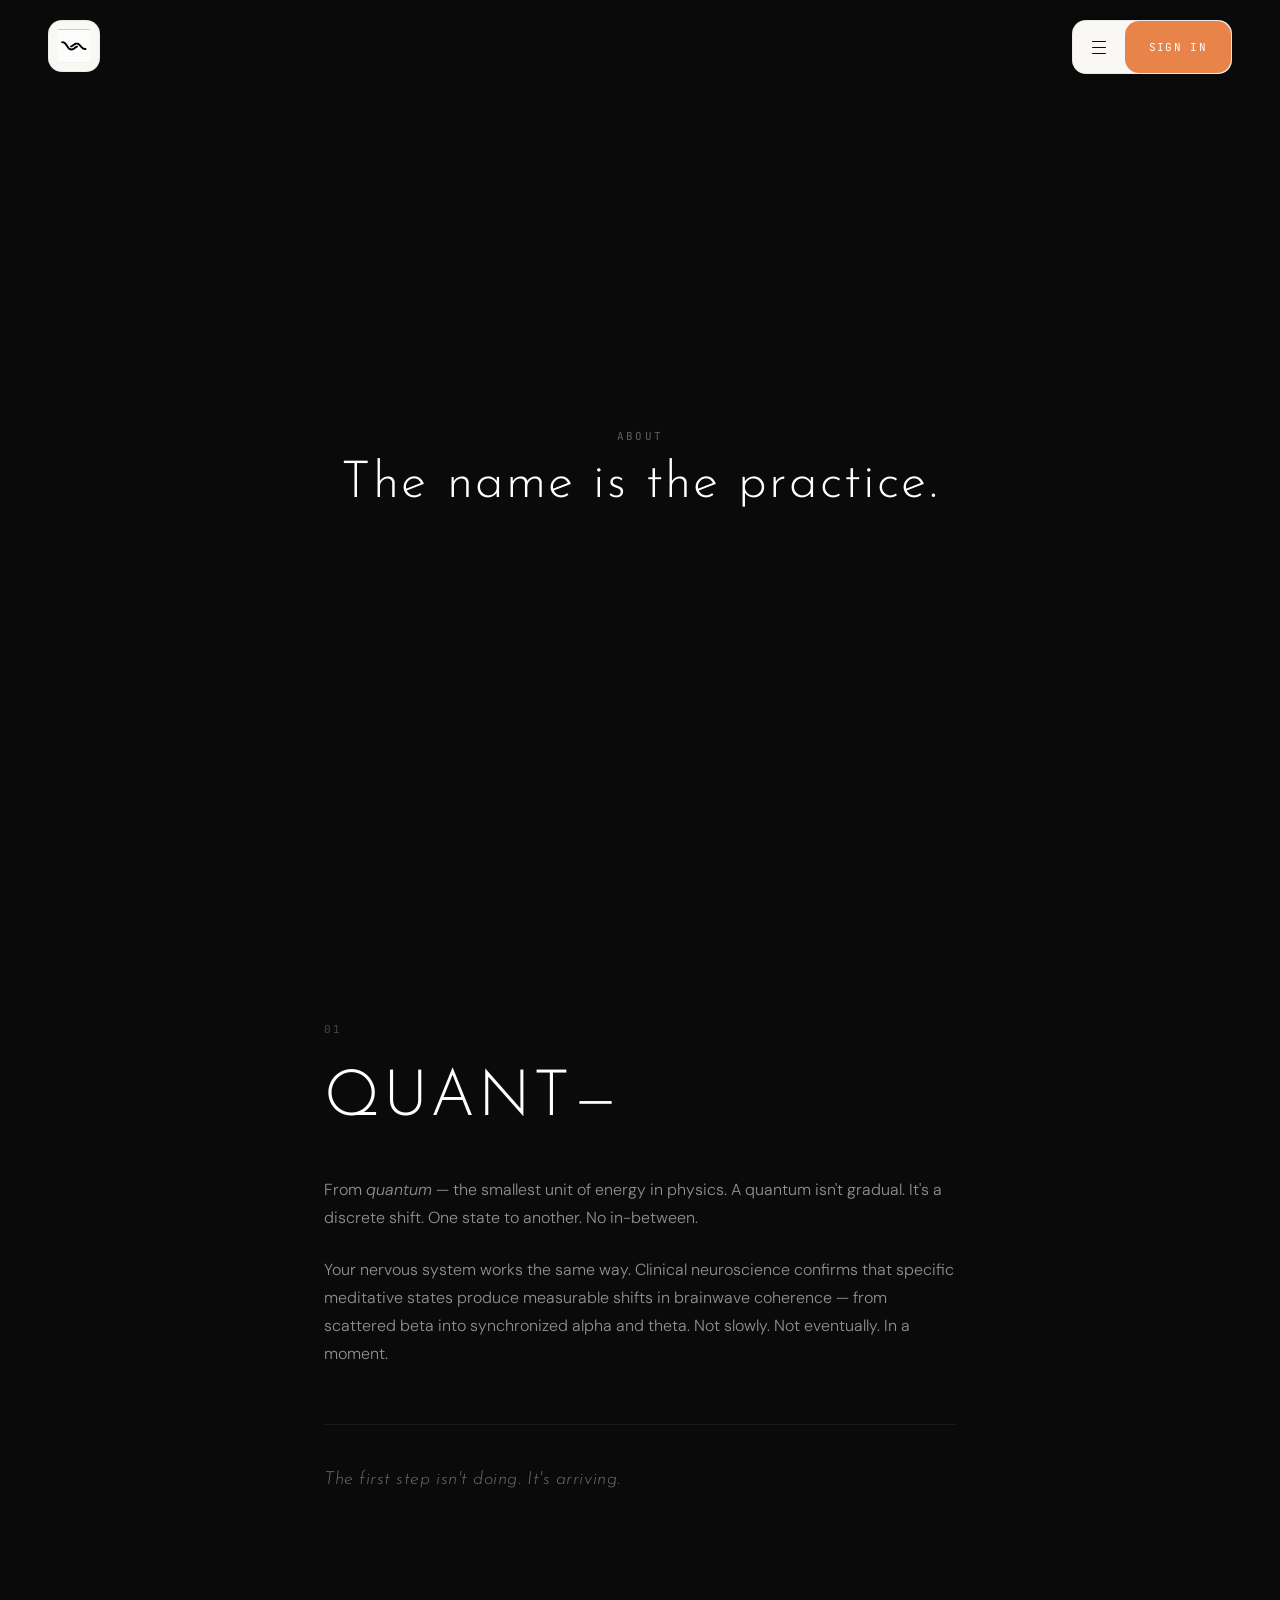
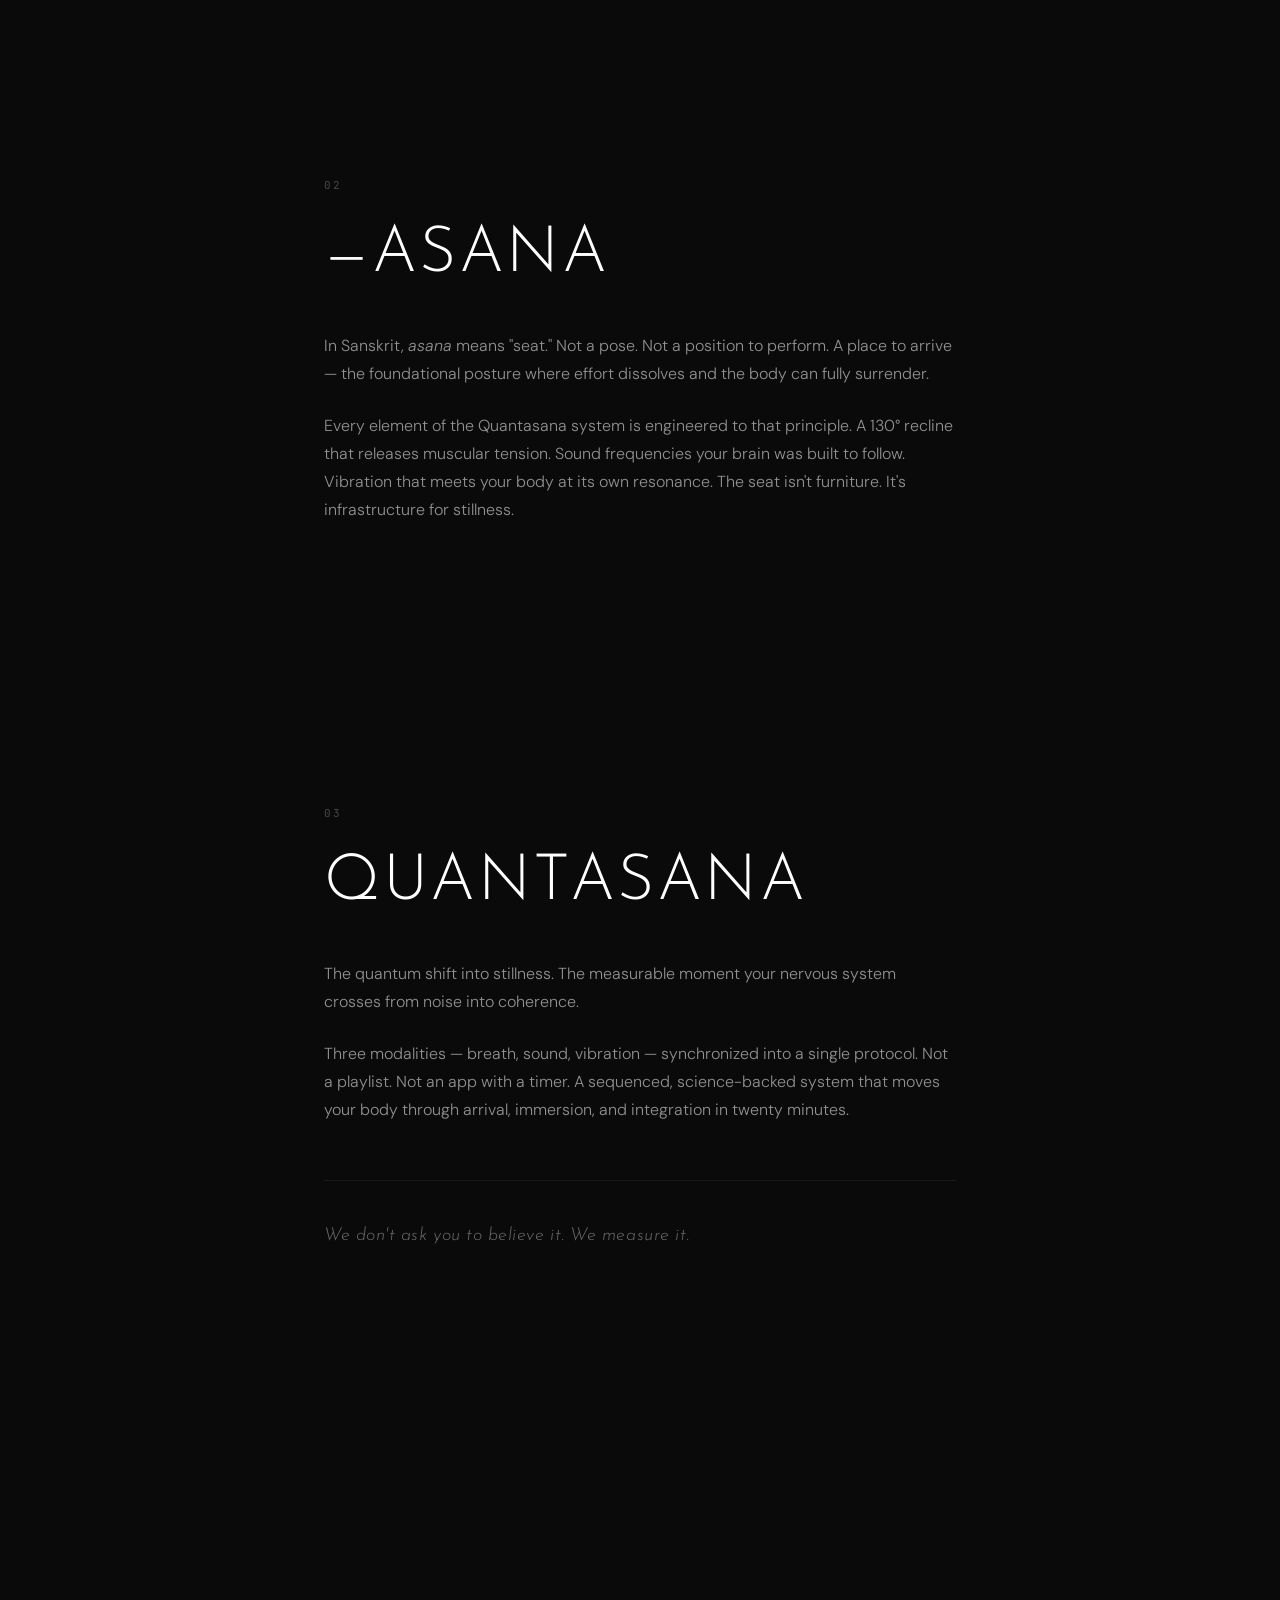
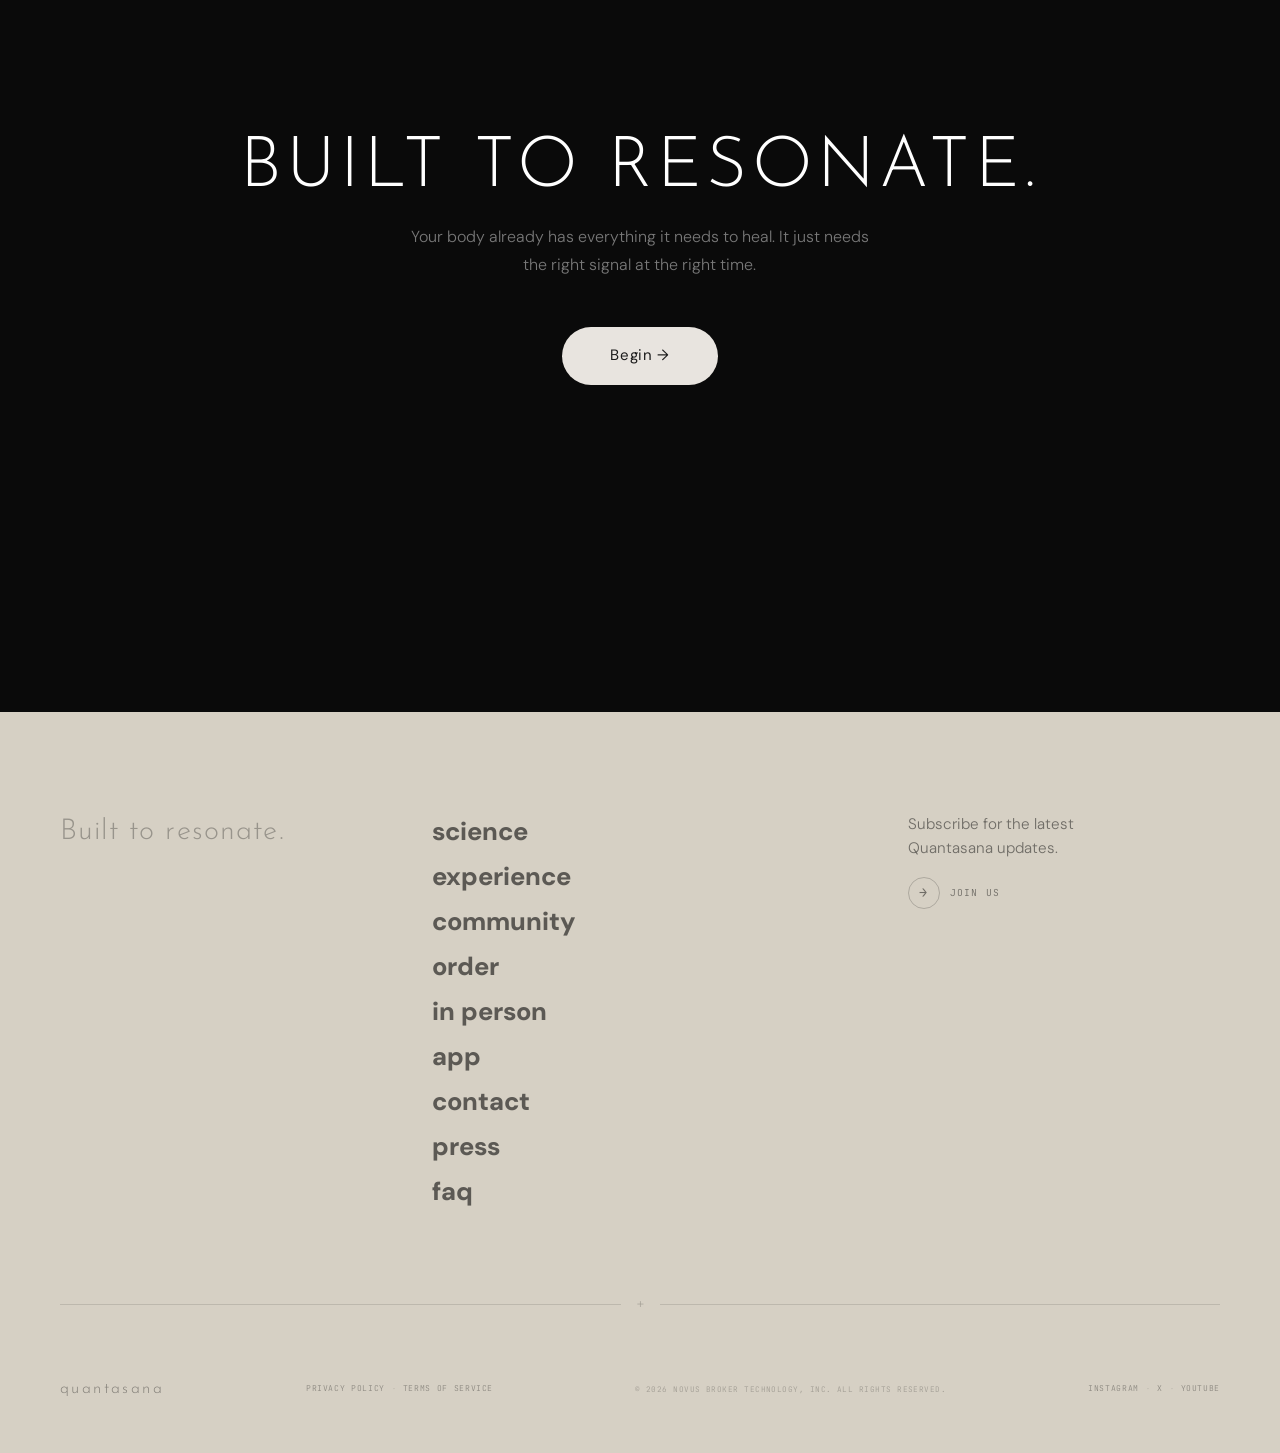
==== about.html @ 617dd25c "Add about page, rebuild app page (hero, protocol tabs, daily orbit, FAQ), rename nav App→Digital, ad" ====
<!DOCTYPE html>
<html lang="en">
<head>
  <meta charset="UTF-8">
  <meta name="viewport" content="width=device-width, initial-scale=1.0">
  <title>QUANTASANA — About</title>
  <meta name="description" content="The name is the practice. QUANTASANA — where quantum shifts meet conscious stillness.">

  <!-- Favicon -->
  <link rel="icon" type="image/svg+xml" href="favicon.svg">

  <!-- Fonts -->
  <link rel="preconnect" href="https://fonts.googleapis.com">
  <link rel="preconnect" href="https://fonts.gstatic.com" crossorigin>
  <link href="https://fonts.googleapis.com/css2?family=DM+Sans:wght@300;400&family=Josefin+Sans:ital,wght@0,300;0,400;0,600;1,300&family=JetBrains+Mono:wght@400&family=Playfair+Display:ital,wght@0,400;1,400&display=swap" rel="stylesheet">

  <link rel="stylesheet" href="styles.css?v=16">
  <style>
    /* ── About page-specific styles ── */
    body {
      margin: 0;
      background: #0a0a0a;
      color: #e8e4df;
    }

    /* Hero */
    .about-hero {
      position: relative;
      min-height: 100vh;
      display: flex;
      align-items: center;
      justify-content: center;
      text-align: center;
      padding: 120px 24px 80px;
      box-sizing: border-box;
    }

    .about-hero__eyebrow {
      font-family: var(--font-mono);
      font-size: 11px;
      font-weight: 400;
      letter-spacing: 0.2em;
      text-transform: uppercase;
      color: rgba(255, 255, 255, 0.35);
      margin-bottom: 12px;
    }

    .about-hero__heading {
      font-family: var(--font-display);
      font-weight: 300;
      font-size: clamp(28px, 4vw, 56px);
      letter-spacing: 0.04em;
      color: white;
      line-height: 1.1;
      margin: 0;
    }

    /* Content sections */
    .about-section {
      max-width: 680px;
      margin: 0 auto;
      padding: 120px 24px 160px;
    }

    .about-section__number {
      font-family: var(--font-mono);
      font-size: 11px;
      font-weight: 400;
      letter-spacing: 0.15em;
      color: rgba(255, 255, 255, 0.25);
      margin-bottom: 32px;
      display: block;
    }

    .about-section__heading {
      font-family: var(--font-display);
      font-weight: 300;
      font-size: clamp(36px, 5vw, 72px);
      letter-spacing: 0.04em;
      text-transform: uppercase;
      color: white;
      line-height: 0.9;
      margin: 0 0 48px 0;
    }

    .about-section__body p {
      font-family: var(--font-body);
      font-weight: 300;
      font-size: 16px;
      line-height: 1.75;
      color: rgba(255, 255, 255, 0.55);
      margin: 0 0 24px 0;
    }

    .about-section__body p:last-child {
      margin-bottom: 0;
    }

    .about-section__coda {
      font-family: var(--font-display);
      font-weight: 300;
      font-style: italic;
      font-size: 18px;
      letter-spacing: 0.03em;
      color: rgba(255, 255, 255, 0.4);
      margin-top: 56px;
      padding-top: 40px;
      border-top: 1px solid rgba(255, 255, 255, 0.06);
    }

    /* Scroll reveal */
    .about-reveal {
      opacity: 0;
      transform: translateY(30px);
      transition: opacity 0.8s cubic-bezier(0.25, 1, 0.5, 1),
                  transform 0.8s cubic-bezier(0.25, 1, 0.5, 1);
    }
    .about-reveal.visible {
      opacity: 1;
      transform: translateY(0);
    }

    /* Closing CTA */
    .about-closing {
      position: relative;
      min-height: 100vh;
      display: flex;
      align-items: center;
      justify-content: center;
      text-align: center;
      padding: 120px 24px;
      box-sizing: border-box;
    }

    .about-closing__heading {
      font-family: var(--font-display);
      font-weight: 300;
      font-size: clamp(36px, 5.5vw, 80px);
      letter-spacing: 0.06em;
      text-transform: uppercase;
      color: white;
      line-height: 0.85;
      margin: 0 0 24px 0;
    }

    .about-closing__sub {
      font-family: var(--font-body);
      font-weight: 300;
      font-size: 16px;
      line-height: 1.75;
      color: rgba(255, 255, 255, 0.45);
      max-width: 480px;
      margin: 0 auto 48px;
    }

    .about-closing__cta {
      display: inline-block;
      padding: 16px 48px;
      border-radius: 40px;
      background: #e8e4df;
      color: #1a1a1a;
      font-family: var(--font-body);
      font-size: 15px;
      font-weight: 400;
      letter-spacing: 0.04em;
      text-decoration: none;
      transition: opacity 0.3s ease, transform 0.3s ease;
    }

    .about-closing__cta:hover {
      opacity: 0.85;
      transform: translateY(-2px);
    }
  </style>
</head>
<body>

  <!-- ============================================
       NAVIGATION
       ============================================ -->
  <nav class="nav" id="nav">
    <div class="nav__inner">
      <a href="index.html" class="nav__logo" aria-label="QUANTASANA home">
        <img src="logo.png" class="nav__logo-svg" alt="QUANTASANA" aria-hidden="true">
      </a>
      <div class="nav__right">
        <div class="nav__flyout" id="navFlyout" aria-hidden="true">
          <a href="about.html" class="nav__flyout-link" style="--i:0"><span>About</span></a>
          <a href="index.html#system" class="nav__flyout-link" style="--i:1"><span>Experience</span></a>
          <a href="index.html#community" class="nav__flyout-link" style="--i:2"><span>Community</span></a>
          <a href="in-person.html" class="nav__flyout-link" style="--i:3"><span>In Person</span></a>
          <a href="app.html" class="nav__flyout-link" style="--i:4"><span>Digital</span></a>
        </div>
        <div class="nav__pill" id="navPill">
          <div class="nav__actions">
            <button class="nav__hamburger" id="navHamburger" aria-label="Toggle menu" aria-expanded="false">
              <span class="nav__hamburger-line nav__hamburger-line--top"></span>
              <span class="nav__hamburger-line nav__hamburger-line--mid"></span>
              <span class="nav__hamburger-line nav__hamburger-line--bot"></span>
              <span class="nav__x-line nav__x-line--1"></span>
              <span class="nav__x-line nav__x-line--2"></span>
            </button>
            <a href="javascript:void(0)" class="nav__order-btn" onclick="openSignInModal('create')">Sign In</a>
          </div>
          <div class="nav__dropdown" id="navDropdown">
            <a href="about.html" class="nav__dropdown-link" style="--i:0">About</a>
            <a href="index.html#system" class="nav__dropdown-link" style="--i:1">Experience</a>
            <a href="index.html#community" class="nav__dropdown-link" style="--i:2">Community</a>
            <a href="in-person.html" class="nav__dropdown-link" style="--i:3">In Person</a>
            <a href="app.html" class="nav__dropdown-link" style="--i:4">Digital</a>
          </div>
        </div>
      </div>
    </div>
  </nav>

  <div class="nav__overlay" id="navOverlay"></div>


  <!-- ============================================
       HERO — ABOUT
       ============================================ -->
  <section class="about-hero">
    <div class="about-reveal">
      <p class="about-hero__eyebrow">ABOUT</p>
      <h1 class="about-hero__heading">The name is the practice.</h1>
    </div>
  </section>


  <!-- ============================================
       SECTION 1 — QUANT
       ============================================ -->
  <section class="about-section about-reveal">
    <span class="about-section__number">01</span>
    <h2 class="about-section__heading">QUANT—</h2>
    <div class="about-section__body">
      <p>From <em>quantum</em> — the smallest unit of energy in physics. A quantum isn't gradual. It's a discrete shift. One state to another. No in-between.</p>
      <p>Your nervous system works the same way. Clinical neuroscience confirms that specific meditative states produce measurable shifts in brainwave coherence — from scattered beta into synchronized alpha and theta. Not slowly. Not eventually. In a moment.</p>
    </div>
    <p class="about-section__coda">The first step isn't doing. It's arriving.</p>
  </section>


  <!-- ============================================
       SECTION 2 — ASANA
       ============================================ -->
  <section class="about-section about-reveal">
    <span class="about-section__number">02</span>
    <h2 class="about-section__heading">—ASANA</h2>
    <div class="about-section__body">
      <p>In Sanskrit, <em>asana</em> means "seat." Not a pose. Not a position to perform. A place to arrive — the foundational posture where effort dissolves and the body can fully surrender.</p>
      <p>Every element of the Quantasana system is engineered to that principle. A 130° recline that releases muscular tension. Sound frequencies your brain was built to follow. Vibration that meets your body at its own resonance. The seat isn't furniture. It's infrastructure for stillness.</p>
    </div>
  </section>


  <!-- ============================================
       SECTION 3 — QUANTASANA
       ============================================ -->
  <section class="about-section about-reveal">
    <span class="about-section__number">03</span>
    <h2 class="about-section__heading">QUANTASANA</h2>
    <div class="about-section__body">
      <p>The quantum shift into stillness. The measurable moment your nervous system crosses from noise into coherence.</p>
      <p>Three modalities — breath, sound, vibration — synchronized into a single protocol. Not a playlist. Not an app with a timer. A sequenced, science-backed system that moves your body through arrival, immersion, and integration in twenty minutes.</p>
    </div>
    <p class="about-section__coda">We don't ask you to believe it. We measure it.</p>
  </section>


  <!-- ============================================
       CLOSING CTA
       ============================================ -->
  <section class="about-closing about-reveal">
    <div>
      <h2 class="about-closing__heading">Built to resonate.</h2>
      <p class="about-closing__sub">Your body already has everything it needs to heal. It just needs the right signal at the right time.</p>
      <a href="app.html" class="about-closing__cta">Begin →</a>
    </div>
  </section>


  <!-- ============================================
       FOOTER
       ============================================ -->
  <div class="footer-wrapper">
    <footer id="footer" class="site-footer">
      <div class="footer-content">
        <div class="footer-top">
          <div class="footer-tagline">
            <p class="footer-tagline-text">Built to resonate.</p>
          </div>
          <nav class="footer-nav">
            <a href="index.html#science" class="footer-link">science</a>
            <a href="index.html#system" class="footer-link">experience</a>
            <a href="index.html#community" class="footer-link">community</a>
            <a href="order.html" class="footer-link">order</a>
            <a href="in-person.html" class="footer-link">in person</a>
            <a href="app.html" class="footer-link">app</a>
            <a href="contact.html" class="footer-link">contact</a>
            <a href="press.html" class="footer-link">press</a>
            <a href="faq.html" class="footer-link">faq</a>
          </nav>
          <div class="footer-subscribe">
            <p class="footer-subscribe-text">Subscribe for the latest<br>Quantasana updates.</p>
            <a href="index.html#community" class="footer-join">
              <span class="footer-join-arrow">→</span>
              JOIN US
            </a>
          </div>
        </div>
        <div class="footer-divider"><span>+</span></div>
        <div class="footer-bottom">
          <div class="footer-logo">quantasana</div>
          <div class="footer-legal">
            <a href="privacy.html" class="footer-legal-link">PRIVACY POLICY</a>
            <span class="footer-legal-dot">·</span>
            <a href="terms.html" class="footer-legal-link">TERMS OF SERVICE</a>
          </div>
          <div class="footer-copyright">© 2026 NOVUS BROKER TECHNOLOGY, INC. ALL RIGHTS RESERVED.</div>
          <div class="footer-socials">
            <a href="https://instagram.com/quantasana" class="footer-social-link" target="_blank">INSTAGRAM</a>
            <span class="footer-legal-dot">·</span>
            <a href="https://x.com/quantasana" class="footer-social-link" target="_blank">X</a>
            <span class="footer-legal-dot">·</span>
            <a href="https://youtube.com/@quantasana" class="footer-social-link" target="_blank">YOUTUBE</a>
          </div>
        </div>
      </div>
    </footer>
  </div>


  <!-- ============================================
       SIGN IN MODAL OVERLAY
       ============================================ -->
  <div class="signin-overlay" id="authOverlay">
    <div class="signin-modal">
      <button class="signin-close" onclick="closeSignInModal()" aria-label="Close">&times;</button>
      <div class="signin-view" id="authCreateView">
        <div class="signin-header">
          <span class="signin-label">CREATE ACCOUNT</span>
          <span class="signin-brand">QUANTASANA</span>
        </div>
        <div class="signin-body">
          <h2 class="signin-heading">Find your frequency.</h2>
          <button class="signin-btn signin-btn--apple" onclick="handleAppleAuth('create')"> Apple Sign Up →</button>
          <button class="signin-btn signin-btn--email" onclick="handleEmailAuth('create')">✉ Email Sign Up →</button>
          <p class="signin-toggle">Already have an account? <a href="javascript:void(0)" onclick="switchAuthView('signin')">Login →</a></p>
        </div>
      </div>
      <div class="signin-view" id="authSignInView" style="display:none">
        <div class="signin-header">
          <span class="signin-label">LOGIN</span>
          <span class="signin-brand">QUANTASANA</span>
        </div>
        <div class="signin-body">
          <h2 class="signin-heading">Welcome back.</h2>
          <button class="signin-btn signin-btn--apple" onclick="handleAppleAuth('signin')"> Apple Login →</button>
          <button class="signin-btn signin-btn--email" onclick="handleEmailAuth('signin')">✉ Email Login →</button>
          <p class="signin-toggle"><a href="javascript:void(0)" onclick="switchAuthView('create')">Create Account →</a></p>
        </div>
      </div>
    </div>
  </div>

  <script src="main.js?v=16"></script>
  <script>
  (function() {
    // Scroll reveal for about sections
    var reveals = document.querySelectorAll('.about-reveal');
    if (reveals.length) {
      var observer = new IntersectionObserver(function(entries) {
        entries.forEach(function(entry) {
          if (entry.isIntersecting) {
            entry.target.classList.add('visible');
            observer.unobserve(entry.target);
          }
        });
      }, { threshold: 0.1 });
      reveals.forEach(function(el) { observer.observe(el); });
    }
  })();
  </script>

</body>
</html>
---- styles.css ----
/* ============================================
   QUANTASANA — Design System & Styles
   Mobile-first responsive design
   ============================================ */

/* --- CSS Custom Properties (Design Tokens) --- */
:root {
  /* Backgrounds */
  --sand: #D6D0C4;
  --linen: #E8E3D9;
  --cream: #F2EDE4;
  --white: #FAF8F4;

  /* Text & Dark */
  --void: #0A0A0A;
  --charcoal: #2A2726;
  --warm-gray: #8A8378;
  --stone: #B5AFA5;

  /* Accent */
  --accent: #E8844A;
  --accent-hover: #F09A5E;

  /* Typography */
  --font-display: 'Josefin Sans', sans-serif;
  --font-body: 'DM Sans', sans-serif;
  --font-mono: 'JetBrains Mono', monospace;

  /* Radii */
  --r-sm: 8px;
  --r-md: 12px;
  --nav-radius: 14px;
  --r-lg: 16px;
  --r-xl: 24px;
  --r-pill: 100px;

  /* Spacing */
  --section-pad-y: 60px;
  --content-max: 1200px;
  --content-narrow: 720px;

  /* Transitions */
  --ease-out-expo: cubic-bezier(0.16, 1, 0.3, 1);
  --ease-pebble: cubic-bezier(0.25, 1, 0.5, 1);
}

@media (min-width: 768px) {
  :root {
    --section-pad-y: 80px;
  }
}


/* --- Reset & Base --- */
*,
*::before,
*::after {
  box-sizing: border-box;
  margin: 0;
  padding: 0;
}

html {
  scroll-behavior: smooth;
  -webkit-text-size-adjust: 100%;
  overflow-x: clip; /* clip horizontal overflow WITHOUT creating a scroll container — preserves sticky */
}

body {
  font-family: var(--font-body);
  font-weight: 300;
  font-size: 16px;
  line-height: 1.7;
  color: var(--void);
  background-color: var(--sand);
  -webkit-font-smoothing: antialiased;
  -moz-osx-font-smoothing: grayscale;
}

img {
  display: block;
  max-width: 100%;
  height: auto;
}

a {
  color: inherit;
  text-decoration: none;
}

button {
  font: inherit;
  cursor: pointer;
  border: none;
  background: none;
  -webkit-tap-highlight-color: transparent;
}


/* --- Section Label (shared) --- */
.section-label {
  display: block;
  font-family: var(--font-mono);
  font-size: 11px;
  font-weight: 400;
  letter-spacing: 0.15em;
  text-transform: uppercase;
  color: var(--warm-gray);
  margin-bottom: 24px;
}

.section-label--green {
  color: var(--biolume);
}

.section-label--white {
  color: rgba(255, 255, 255, 0.7);
}


/* --- Primary Button --- */
.btn-primary {
  display: inline-flex;
  align-items: center;
  justify-content: center;
  height: 48px;
  padding: 0 28px;
  background: var(--accent);
  color: white;
  border-radius: var(--r-pill);
  font-family: var(--font-mono);
  font-size: 11px;
  font-weight: 400;
  letter-spacing: 0.12em;
  text-transform: uppercase;
  transition: background 0.3s ease, transform 0.3s ease, box-shadow 0.3s ease;
}

.btn-primary:hover {
  background: var(--accent-hover);
  transform: translateY(-2px);
  box-shadow: 0 8px 32px rgba(232, 105, 74, 0.3);
}

.btn-primary--hero {
  height: 56px;
  padding: 0 40px;
  font-size: 12px;
}


/* ============================================
   NAVIGATION
   ============================================ */
.nav {
  position: fixed;
  top: 0;
  left: 0;
  right: 0;
  z-index: 100;
  padding: 16px 20px;
  transition: background 0.4s ease, backdrop-filter 0.4s ease;
  will-change: backdrop-filter;
  pointer-events: none;
  /* Let clicks pass through nav padding to overlay */
}

.nav__inner {
  pointer-events: all;
  /* Restore pointer events on the actual content */
}

.nav--frosted {
  background: rgba(214, 208, 196, 0.85);
  backdrop-filter: blur(20px);
  -webkit-backdrop-filter: blur(20px);
}

.nav__inner {
  display: flex;
  align-items: center;
  justify-content: space-between;
  max-width: var(--content-max);
  margin: 0 auto;
}

/* Logo Mark — stays top-left, unaffected by pill height */
.nav__logo {
  display: flex;
  align-items: center;
  justify-content: center;
  align-self: flex-start;
  width: 44px;
  height: 44px;
  background: var(--white);
  border: 1px solid rgba(0, 0, 0, 0.06);
  border-radius: var(--nav-radius);
  overflow: hidden;
  flex-shrink: 0;
  color: var(--void);
  transition: background 0.3s ease, border-color 0.3s ease;
}

.nav__logo-svg {
  width: 28px;
  height: auto;
}

@media (min-width: 768px) {
  .nav__logo {
    width: 52px;
    height: 52px;
  }

  .nav__logo-svg {
    width: 32px;
  }
}

/* --- Right side container (flyout + actions) --- */
.nav__right {
  display: flex;
  align-items: center;
  gap: 0;
}

@media (min-width: 768px) {
  .nav__right {
    background: var(--white);
    border: 1px solid rgba(0, 0, 0, 0.06);
    border-radius: var(--nav-radius);
    box-shadow:
      0 2px 12px rgba(0, 0, 0, 0.08),
      0 1px 3px rgba(0, 0, 0, 0.04);
  }

  .nav__right.is-open {
    box-shadow:
      0 8px 40px rgba(0, 0, 0, 0.15),
      0 2px 8px rgba(0, 0, 0, 0.06);
  }
}

/* ---- Menu card container ---- */
.nav__pill {
  position: relative;
  border-radius: var(--nav-radius);
  background: var(--white);
  border: 1px solid rgba(0, 0, 0, 0.06);
  box-shadow:
    0 2px 12px rgba(0, 0, 0, 0.08),
    0 1px 3px rgba(0, 0, 0, 0.04);
  flex-shrink: 0;
  transform-origin: top right;
  transition: box-shadow 0.4s var(--ease-pebble), transform 0.25s var(--ease-pebble);
}

.nav__pill.is-open {
  transform: scale(1.02);
  box-shadow:
    0 8px 40px rgba(0, 0, 0, 0.15),
    0 2px 8px rgba(0, 0, 0, 0.06);
}

/* Desktop: pill becomes transparent — .nav__right is the container */
@media (min-width: 768px) {
  .nav__pill {
    background: transparent;
    border: none;
    box-shadow: none;
    border-radius: 0;
    animation: none;
  }

  .nav__pill.is-open {
    transform: none;
    box-shadow: none;
  }
}

/* --- Menu overlay (dark blur behind card) --- */
.nav__overlay {
  position: fixed;
  inset: 0;
  z-index: 99;
  background: rgba(10, 10, 10, 0.4);
  backdrop-filter: blur(4px);
  -webkit-backdrop-filter: blur(4px);
  opacity: 0;
  pointer-events: none;
  transition: opacity 0.3s ease;
}

.nav__overlay.is-visible {
  opacity: 1;
  pointer-events: all;
}

/* Hamburger + ORDER (top row of pill) */
.nav__actions {
  display: flex;
  align-items: stretch;
  height: 44px;
  flex-shrink: 0;
}

@media (min-width: 768px) {
  .nav__actions {
    height: 52px;
  }
}

.nav__hamburger {
  display: flex;
  flex-direction: column;
  align-items: center;
  justify-content: center;
  width: 64px;
  gap: 4px;
  background: var(--white);
  border: none;
  border-radius: calc(var(--nav-radius) - 1px) 0 0 calc(var(--nav-radius) - 1px);
  position: relative;
  cursor: pointer;
  -webkit-tap-highlight-color: transparent;
}

.nav__pill.is-open .nav__hamburger {
  border-radius: calc(var(--nav-radius) - 1px) 0 0 0;
}

@media (min-width: 768px) {
  .nav__hamburger {
    width: 52px;
    gap: 5px;
    background: transparent;
    /* let .nav__right background show through */
  }

  /* Desktop: keep hamburger lines visible (no X animation) */
  .nav__hamburger.is-open .nav__hamburger-line {
    transform: scaleX(1);
    opacity: 1;
  }

  .nav__hamburger.is-open .nav__x-line {
    transform: scaleX(0) !important;
  }
}

.nav__hamburger-line {
  display: block;
  width: 14px;
  height: 1px;
  background: var(--void);
  border-radius: 1px;
  transform: scaleX(1);
  transform-origin: right;
  transition: transform 0.25s var(--ease-pebble);
}

.nav__hamburger-line--top {
  transition-delay: 150ms;
}

.nav__hamburger-line--mid {
  transition-delay: 180ms;
}

.nav__hamburger-line--bot {
  transition-delay: 210ms;
}

/* X lines: two diagonals, hidden by default */
.nav__x-line {
  position: absolute;
  width: 14px;
  height: 1px;
  background: var(--void);
  border-radius: 1px;
  transform: scaleX(0);
  transform-origin: center;
  transition: transform 0.2s var(--ease-pebble);
}

.nav__x-line--1 {
  transform: rotate(45deg) scaleX(0);
  transition-delay: 0ms;
}

.nav__x-line--2 {
  transform: rotate(-45deg) scaleX(0);
  transition-delay: 40ms;
}

/* ---- Opening: hamburger → X (400ms total) ---- */

/* Step 1: Hamburger lines retract */
.nav__hamburger.is-open .nav__hamburger-line {
  transform: scaleX(0);
  transform-origin: left;
  transition: transform 0.2s var(--ease-pebble);
}

.nav__hamburger.is-open .nav__hamburger-line--top {
  transition-delay: 0ms;
}

.nav__hamburger.is-open .nav__hamburger-line--mid {
  transition-delay: 40ms;
}

.nav__hamburger.is-open .nav__hamburger-line--bot {
  transition-delay: 80ms;
}

/* Step 2: X lines draw in (after hamburger retracts) */
.nav__hamburger.is-open .nav__x-line--1 {
  transform: rotate(45deg) scaleX(1);
  transition: transform 0.25s var(--ease-pebble);
  transition-delay: 180ms;
}

.nav__hamburger.is-open .nav__x-line--2 {
  transform: rotate(-45deg) scaleX(1);
  transition: transform 0.25s var(--ease-pebble);
  transition-delay: 220ms;
}

.nav__order-btn {
  display: flex;
  align-items: center;
  justify-content: center;
  width: 64px;
  background: var(--accent);
  color: white;
  border-radius: var(--nav-radius);
  font-family: var(--font-mono);
  font-size: 11px;
  font-weight: 400;
  letter-spacing: 0.12em;
  text-transform: uppercase;
  transition: background 0.3s ease;
}

@media (min-width: 768px) {
  .nav__order-btn {
    padding: 0 24px;
    width: auto;
  }
}

.nav__order-btn:hover {
  background: var(--accent-hover);
}

/* ---- DESKTOP FLYOUT (transparent link row inside unified .nav__right bar) ---- */
.nav__flyout {
  display: none;
  /* Hidden on mobile */
}

@media (min-width: 768px) {
  .nav__flyout {
    display: flex;
    align-items: center;
    gap: 0;
    margin-right: 0;
    height: 52px;
    overflow: hidden;
    max-width: 0;
    opacity: 0;
    background: transparent;
    border: none;
    border-radius: 0;
    transition: max-width 0.65s var(--ease-pebble), opacity 0.4s ease;
  }

  /* Open: expand bar immediately */
  .nav__flyout.is-open {
    max-width: 800px;
    opacity: 1;
  }

  /* Close: delay bar collapse so letters sweep out first */
  .nav__flyout.is-closing {
    max-width: 0;
    opacity: 0;
    transition: max-width 0.5s var(--ease-pebble) 0.25s, opacity 0.3s ease 0.2s;
  }

  .nav__flyout-link {
    display: flex;
    align-items: center;
    height: 52px;
    padding: 0 20px;
    background: none;
    border: none;
    border-radius: 0;
    font-family: var(--font-mono);
    font-size: 11px;
    letter-spacing: 0.08em;
    text-transform: uppercase;
    color: var(--void);
    white-space: nowrap;
    overflow: visible;
    transition: color 0.2s ease;
  }

  /* Hide the original span — JS replaces with individual letter spans */
  .nav__flyout-link span {
    display: contents;
  }

  /* --- Letter-level typing animation --- */
  .nav__letter {
    display: inline-block;
    opacity: 0;
    color: #fff;
    transition: opacity 0.08s ease, color 0.3s ease;
    /* Default delay: JS sets --char-delay inline */
    transition-delay: var(--char-delay, 0ms);
  }

  /* Open: letters appear with white flash → dark */
  .nav__flyout.is-open .nav__letter {
    opacity: 1;
    color: var(--void);
  }

  /* Closing: letters sweep out R→L (JS sets --close-delay inline) */
  .nav__flyout.is-closing .nav__letter {
    opacity: 0;
    color: #fff;
    transition-delay: var(--close-delay, 0ms);
  }

  .nav__flyout-link:hover {
    color: var(--accent);
  }

  .nav__flyout-link:hover .nav__letter {
    color: var(--accent);
  }
}

/* ---- MOBILE ACCORDION DROPDOWN (Pebble-style card) ---- */
.nav__dropdown {
  max-height: 0;
  overflow: hidden;
  background: var(--white);
  border-radius: 0 0 var(--nav-radius) var(--nav-radius);
  transition: max-height 0.35s var(--ease-pebble);
}

.nav__pill.is-open .nav__dropdown {
  max-height: 350px;
  transition: max-height 0.5s var(--ease-pebble);
}

.nav__dropdown-link {
  display: block;
  padding: 10px 24px;
  text-align: right;
  font-family: var(--font-mono);
  font-size: 12px;
  letter-spacing: 0.1em;
  text-transform: uppercase;
  color: var(--charcoal);
  text-decoration: none;
  opacity: 0;
  transform: translateY(-8px);
  transition: opacity 0.15s ease, transform 0.15s ease, color 0.2s ease;
  transition-delay: 0ms; /* no delay on close — snap out */
}

.nav__dropdown-link:first-child {
  padding-top: 14px;
}

.nav__dropdown-link:last-child {
  padding-bottom: 18px;
}

/* Open: staggered slide-down + fade-in */
.nav__pill.is-open .nav__dropdown-link {
  opacity: 1;
  transform: translateY(0);
  transition: opacity 0.3s ease-out, transform 0.3s ease-out, color 0.2s ease;
  transition-delay: calc(var(--i) * 70ms + 180ms);
}

.nav__dropdown-link:hover,
.nav__dropdown-link:active {
  color: var(--accent);
}

/* Remove focus outlines on nav buttons */
.nav__hamburger:focus,
.nav__hamburger:focus-visible {
  outline: none;
}

/* Hide dropdown on desktop (flyout is used instead) */
@media (min-width: 768px) {
  .nav__dropdown {
    display: none;
  }
}


/* ============================================
   MOBILE-ONLY OVERRIDES (max-width: 767px)
   Desktop is DONE — do NOT affect it.
   ============================================ */
@media (max-width: 767px) {

  /* Pill: ALL 4 corners rounded when open */
  .nav__pill.is-open {
    border-radius: var(--nav-radius);
    transform: none;
    overflow: visible;
  }

  /* Hamburger: left corners rounded when open */
  .nav__pill.is-open .nav__hamburger {
    border-radius: calc(var(--nav-radius) - 1px) 0 0 0;
  }

  /* Actions row: gap so ORDER left rounding shows */
  .nav__actions {
    gap: 4px;
  }

  /* SIGN IN button: wider on mobile with more padding */
  .nav__order-btn {
    border-radius: var(--nav-radius);
    width: auto;
    padding: 12px 28px;
    flex-shrink: 0;
  }

  /* Dropdown: bottom corners rounded */
  .nav__dropdown {
    border-radius: 0 0 var(--nav-radius) var(--nav-radius);
  }

  /* Links: centered */
  .nav__dropdown-link {
    text-align: center;
  }

  /* Focus outlines: kill */
  .nav__hamburger:focus,
  .nav__hamburger:focus-visible,
  .nav__order-btn:focus,
  .nav__order-btn:focus-visible {
    outline: none;
    box-shadow: none;
  }
}

/* Nav: always transparent (no frosted glass on scroll) */
.nav--frosted {
  background: transparent !important;
  backdrop-filter: none !important;
  -webkit-backdrop-filter: none !important;
}


/* ============================================
   SECTION 1: HERO
   ============================================ */
.hero {
  position: relative;
  height: 100vh;
  min-height: 600px;
  display: flex;
  align-items: center;
  justify-content: center;
  overflow: hidden;
  background: var(--void);
  will-change: border-radius, transform;
}

.hero__bg {
  position: absolute;
  inset: 0;
}

.hero__video {
  position: absolute;
  inset: 0;
  width: 100%;
  height: 100%;
  object-fit: cover;
  object-position: center 40%;
}

.hero__overlay {
  position: absolute;
  inset: 0;
  background:
    linear-gradient(180deg,
      rgba(10, 10, 10, 0.4) 0%,
      rgba(10, 10, 10, 0.05) 40%,
      rgba(10, 10, 10, 0.05) 60%,
      rgba(10, 10, 10, 0.7) 100%),
    radial-gradient(ellipse at center, transparent 40%, rgba(10, 10, 10, 0.3) 100%);
  pointer-events: none;
}

.hero__content {
  position: absolute;
  top: 17%;
  left: 0;
  right: 0;
  z-index: 2;
  display: flex;
  flex-direction: column;
  align-items: center;
  text-align: center;
  padding: 0 24px;
}

/* Hero eyebrow ("introducing the") */
.hero__eyebrow {
  font-family: var(--font-display);
  font-weight: 300;
  font-size: 14px;
  letter-spacing: 0.15em;
  text-transform: lowercase;
  color: rgba(255, 255, 255, 0.5);
  margin-bottom: 12px;
}

@media (max-width: 767px) {
  .hero__eyebrow {
    font-size: 12px;
  }
}

.hero__headline {
  font-family: var(--font-display);
  font-weight: 300;
  font-size: clamp(36px, 5.5vw, 80px);
  letter-spacing: 0.06em;
  text-transform: uppercase;
  color: white;
  text-shadow: 0 2px 40px rgba(0, 0, 0, 0.3);
  line-height: 0.85;
  margin: 0;
}

.hero__tagline {
  font-family: var(--font-display);
  font-weight: 300;
  font-size: 14px;
  letter-spacing: 0.15em;
  text-transform: lowercase;
  color: rgba(255, 255, 255, 0.5);
  margin-top: 0;
}

.hero__nav-bottom {
  position: absolute;
  bottom: 32px;
  left: 0;
  right: 0;
  z-index: 2;
  display: flex;
  justify-content: space-between;
  padding: 0 20px;
  max-width: var(--content-max);
  margin: 0 auto;
  box-sizing: border-box;
}

.hero__nav-link {
  font-family: var(--font-display);
  font-weight: 500;
  font-size: 18px;
  letter-spacing: 1px;
  color: white;
  text-decoration: none;
  transition: opacity 0.3s ease;
}

.hero__nav-link:hover {
  opacity: 0.7;
}

@media (min-width: 768px) {
  .hero__nav-bottom {
    padding: 0 32px;
  }
}

@media (min-width: 1024px) {
  .hero__nav-bottom {
    padding: 0 48px;
  }
}

@media (max-width: 767px) {
  .hero__nav-bottom {
    bottom: 24px;
  }

  .hero__nav-link {
    font-size: 16px;
  }
}

/* ============================================
   SECTION 2: RECALIBRATION
   ============================================ */
.recalibration {
  position: relative;
  height: 250vh;
  background: var(--sand);
}

/* Fixed container — stays centered on screen, never scrolls */
.recalibration__content {
  position: fixed;
  top: 50%;
  left: 50%;
  transform: translate(-50%, -50%);
  max-width: 720px;
  width: 100%;
  padding: 0 32px;
  box-sizing: border-box;
  text-align: center;
  z-index: 3;
  pointer-events: none;
  display: none;
}

.recalibration__content.is-visible {
  display: flex;
  align-items: center;
  justify-content: center;
}

/* Each statement occupies the same space */
.recal-statement {
  position: absolute;
  max-width: 100%;
  text-align: center;
  opacity: 0;
  pointer-events: none;
  padding: 0 24px;
  box-sizing: border-box;
}

.recal-statement.is-active {
  opacity: 1;
  pointer-events: all;
}

/* Equal font styling */
.recal-statement__text {
  font-family: var(--font-display);
  font-weight: 300;
  font-size: clamp(24px, 4vw, 48px);
  word-wrap: break-word;
  overflow-wrap: break-word;
  color: var(--void);
  letter-spacing: 0.02em;
  line-height: 1.35;
}

/* Words start COMPLETELY INVISIBLE */
.reveal-word {
  display: inline;
  opacity: 0;
  transition: opacity 0.1s ease;
}

.reveal-word.is-active {
  opacity: 1;
}


/* ============================================
   TRANSITION WRAPPERS (Type & Erase)
   ============================================ */
.transition-wrapper {
  position: relative;
}

#transition-1 {
  height: 400vh;
}

#transition-2 {
  height: 200vh;
}

.transition-section {
  position: sticky;
  top: 0;
  height: 100vh;
  width: 100%;
  display: flex;
  align-items: center;
  justify-content: center;
  background: #D6D0C4;
  overflow: hidden;
}

.transition-text {
  position: absolute;
  max-width: 700px;
  padding: 0 40px;
  text-align: center;
  font-family: 'DM Sans', sans-serif;
  font-weight: 300;
  font-size: 1.8rem;
  line-height: 1.5;
  color: #2C2C2A;
  opacity: 0;
}

.transition-text.visible {
  opacity: 1;
}

.transition-text .char {
  opacity: 0;
  transition: opacity 0.03s ease;
}

.transition-text .char.revealed {
  opacity: 1;
}

@media (max-width: 768px) {
  .transition-text {
    font-size: 1.3rem;
    padding: 0 24px;
    max-width: 100%;
  }

  #transition-1 {
    height: 300vh;
  }

  #transition-2 {
    height: 150vh;
  }
}


/* ============================================
   SECTION 3: SCIENCE — Scroll-Driven Three Panels
   ============================================ */

/* ── SCIENCE WRAPPER — creates scroll duration ── */
.science-wrapper {
  height: 400vh; /* 4x viewport = 3 panels worth of scroll room */
  position: relative;
}

/* ── SCIENCE SECTION — sticks while scrolling ── */
#science {
  position: sticky;
  top: 0;
  height: 100vh;
  width: 100%;
  overflow: hidden;
  background: #D6D0C4;
}

/* ── THREE PANEL LAYOUT ── */
.science-panels {
  display: flex;
  gap: 12px;
  padding: 80px 30px 30px 30px; /* top padding for nav clearance */
  height: 100%;
  box-sizing: border-box;
}

.science-panel {
  flex: 1;
  border-radius: 16px;
  position: relative;
  overflow: hidden;
  cursor: pointer;
  transition: flex 0.6s cubic-bezier(0.4, 0, 0.2, 1);
  background-size: cover;
  background-position: center;
}

/* Background images */
.science-panel[data-pillar="breath"] {
  background-image: url('images/science-breath.jpg');
}
.science-panel[data-pillar="sound"] {
  background-image: url('images/science-sound.jpg');
}
.science-panel[data-pillar="vibration"] {
  background-image: url('images/science-vibration.jpg');
}

/* Dark overlay for text readability */
.science-panel::before {
  content: '';
  position: absolute;
  inset: 0;
  background: linear-gradient(
    to bottom,
    rgba(0, 0, 0, 0.25) 0%,
    rgba(0, 0, 0, 0.4) 50%,
    rgba(0, 0, 0, 0.65) 100%
  );
  z-index: 1;
  transition: background 0.4s ease;
}

/* Darken non-active panels more */
.science-panel:not(.active)::before {
  background: rgba(0, 0, 0, 0.55);
}

/* ── PANEL SIZING — active vs inactive ── */
/* When a panel is active, it gets 60%, others get 20% each */
.science-panels:has(.active) .science-panel {
  flex: 0.5;
}
.science-panels .science-panel.active {
  flex: 1.5;
}

/* ── PANEL CONTENT POSITIONING ── */
.panel-content {
  position: relative;
  z-index: 2;
  height: 100%;
  display: flex;
  flex-direction: column;
  padding: 40px;
}

/* ── Title — always visible ── */
.panel-title {
  font-family: 'Josefin Sans', sans-serif;
  font-weight: 300;
  font-size: 2rem;
  letter-spacing: 0.2em;
  text-transform: uppercase;
  color: #F5F0E8;
  transition: all 0.4s ease;
}

/* Dim titles on non-active panels */
.science-panel:not(.active) .panel-title {
  position: absolute;
  bottom: 40px;
  left: 40px;
  opacity: 0.6;
  font-size: 1.4rem;
}

.science-panel.active .panel-title {
  opacity: 1;
}

/* ── Description — only on active panel ── */
.panel-desc {
  font-family: 'DM Sans', sans-serif;
  font-weight: 300;
  font-size: 0.95rem;
  line-height: 1.6;
  color: rgba(245, 240, 232, 0.75);
  margin-top: 12px;
  opacity: 0;
  transition: opacity 0.4s ease 0.15s;
}

.science-panel.active .panel-desc {
  opacity: 1;
}

/* ── Stat cards — only on active panel ── */
.stat-cards {
  display: flex;
  gap: 12px;
  margin-top: auto; /* push to bottom */
  opacity: 0;
  transform: translateY(10px);
  transition: opacity 0.4s ease 0.2s, transform 0.4s ease 0.2s;
}

.science-panel.active .stat-cards {
  opacity: 1;
  transform: translateY(0);
}

/* ── Individual stat card ── */
.stat-card {
  flex: 1;
  background: rgba(214, 208, 196, 0.1);
  border: 1px solid rgba(214, 208, 196, 0.15);
  border-top: 2px solid #D4874D;
  border-radius: 12px;
  padding: 20px;
}

.stat-number {
  font-family: 'Josefin Sans', sans-serif;
  font-weight: 300;
  font-size: 1.8rem;
  color: #D4874D;
  margin-bottom: 4px;
}

.stat-label {
  font-family: 'JetBrains Mono', monospace;
  font-size: 0.55rem;
  letter-spacing: 0.12em;
  text-transform: uppercase;
  color: rgba(245, 240, 232, 0.5);
  margin-bottom: 12px;
}

.stat-body {
  font-family: 'DM Sans', sans-serif;
  font-weight: 300;
  font-size: 0.78rem;
  line-height: 1.5;
  color: rgba(245, 240, 232, 0.65);
  margin-bottom: 12px;
}

.stat-source {
  font-family: 'JetBrains Mono', monospace;
  font-size: 0.48rem;
  color: rgba(245, 240, 232, 0.3);
  letter-spacing: 0.06em;
}

/* ── MOBILE LAYOUT — STACKED DECK EFFECT ── */
@media (max-width: 768px) {
  .science-wrapper {
    overflow: visible !important;
    height: auto !important;
  }

  #science {
    overflow: visible !important;
    position: relative !important;
    height: auto !important;
  }

  .science-panels {
    overflow: visible !important;
    display: flex;
    flex-direction: column;
    gap: 0;
    padding: 0;
    height: auto;
  }

  .science-panel {
    position: sticky !important;
    flex: none !important;
    min-height: auto;
    padding-bottom: 40vh;
    border-radius: 16px 16px 0 0;
    box-shadow: 0 -8px 30px rgba(0, 0, 0, 0.2);
  }

  .science-panel:nth-child(1) { top: 0px; z-index: 1; }
  .science-panel:nth-child(2) { top: 10px; z-index: 2; }
  .science-panel:nth-child(3) { top: 20px; z-index: 3; }

  /* All content always visible on mobile */
  .science-panel .panel-title {
    position: relative !important;
    bottom: auto !important;
    left: auto !important;
    top: auto !important;
    opacity: 1 !important;
    font-size: 1.5rem !important;
    margin-bottom: 8px;
  }

  .science-panel .panel-desc {
    position: relative !important;
    top: auto !important;
    left: auto !important;
    right: auto !important;
    opacity: 1 !important;
    margin-top: 0;
    margin-bottom: 24px;
  }

  .science-panel .stat-cards {
    flex-direction: column;
    opacity: 1 !important;
    transform: none !important;
    overflow: visible !important;
    max-height: none !important;
  }

  .science-panel .panel-content {
    padding-top: 100px !important;
    overflow: visible !important;
    min-height: auto !important;
    height: auto !important;
  }

  /* Frosted glass backdrop for readability over bg images */
  .science-panel .stat-card {
    background: rgba(13, 15, 14, 0.75) !important;
    backdrop-filter: blur(12px) !important;
    -webkit-backdrop-filter: blur(12px) !important;
    border: 1px solid rgba(255, 255, 255, 0.06) !important;
    border-top: 2px solid #D4874D !important;
    border-radius: 16px !important;
    padding: 20px !important;
    margin-bottom: 12px !important;
  }
}

/* Remove old post-science and curtain styles */
#post-science {
  position: relative;
  background: var(--sand);
}




/* ============================================
   SECTION 4: THE SYSTEM (Pebble-Style Product Showcase)
   ============================================ */

/* ── Wrapper — scroll-through zone ── */
.system-wrapper {
  height: 700vh; /* 6 tabs × ~115vh each */
  position: relative;
}

/* ── Sticky section ── */
#system {
  position: sticky;
  top: 0;
  height: 100vh;
  width: 100%;
  overflow: hidden;
  background: #D6D0C4;
}

/* ── Two-column layout ── */
.system-layout {
  display: flex;
  height: 100%;
}

/* ── Left column (1/3) ── */
.system-left {
  width: 33.33%;
  padding: 80px 48px 40px 48px;
  display: flex;
  flex-direction: column;
  justify-content: center;
  align-items: center;
  text-align: center;
  position: relative;
}

/* ── Centered content wrapper — pushes tabs/CTA to bottom ── */
.system-content-center {
  flex: 1;
  display: flex;
  flex-direction: column;
  justify-content: center;
  align-items: center;
  text-align: center;
  width: 100%;
}

/* ── Tab content (stacked, fade in/out) ── */
.system-tab-content {
  display: none;
}

.system-tab-content.active {
  display: flex;
  flex-direction: column;
  flex: 1;
}

.system-title {
  font-family: 'Josefin Sans', sans-serif;
  font-weight: 300;
  font-size: 2.8rem;
  letter-spacing: 0.15em;
  text-transform: uppercase;
  color: #0A0A0A;
  margin-bottom: 0;
  line-height: 1.1;
  text-align: center;
}

/* ── Divider with + icon (Pebble style) ── */
.system-divider {
  display: flex;
  align-items: center;
  width: 100%;
  max-width: 380px;
  gap: 16px;
  margin: 20px 0;
}

.system-divider::before,
.system-divider::after {
  content: '';
  flex: 1;
  height: 1px;
  background: rgba(10, 10, 10, 0.12);
}

.system-divider span {
  font-family: 'DM Sans', sans-serif;
  font-weight: 300;
  font-size: 0.75rem;
  color: rgba(10, 10, 10, 0.25);
  line-height: 1;
}

.system-desc {
  font-family: 'DM Sans', sans-serif;
  font-weight: 300;
  font-size: 0.9rem;
  line-height: 1.7;
  color: rgba(10, 10, 10, 0.7);
  margin-bottom: 16px;
  text-align: center;
  max-width: 380px;
}

.system-subtext {
  font-family: 'JetBrains Mono', monospace;
  font-size: 0.65rem;
  letter-spacing: 0.04em;
  color: rgba(10, 10, 10, 0.35);
  margin-bottom: 0;
  text-align: center;
}

/* ── Mobile images hidden on desktop ── */
.system-mobile-img {
  display: none;
}

/* ── Tab navigation ── */
.system-tabs {
  display: flex;
  gap: 16px; /* tighter for 6 tabs */
  margin-top: auto;
  margin-bottom: 16px;
  flex-wrap: wrap;
  justify-content: center;
  width: 100%;
}

.system-tab {
  font-family: 'JetBrains Mono', monospace;
  font-size: 0.52rem; /* slightly smaller for 6 tabs */
  letter-spacing: 0.06em;
  text-transform: uppercase;
  color: rgba(10, 10, 10, 0.35);
  background: none;
  border: none;
  border-bottom: 2px solid transparent;
  padding: 4px 0;
  cursor: pointer;
  transition: all 0.3s ease;
  white-space: nowrap;
}

.system-tab.active {
  color: #0A0A0A;
  border-bottom-color: #0A0A0A;
}

.system-tab:hover {
  color: rgba(10, 10, 10, 0.6);
}

/* ── CTA button ── */
.system-cta {
  display: block;
  text-align: center;
  padding: 16px 32px;
  background: rgba(10, 10, 10, 0.06);
  border-radius: 8px;
  font-family: 'JetBrains Mono', monospace;
  font-size: 0.7rem;
  letter-spacing: 0.1em;
  text-transform: uppercase;
  color: #0A0A0A;
  text-decoration: none;
  transition: background 0.3s ease;
}

.system-cta:hover {
  background: rgba(10, 10, 10, 0.1);
}

/* ── Right column (2/3) — images ── */
.system-right {
  width: 66.67%;
  position: relative;
  overflow: hidden;
}

.system-images {
  position: relative;
  height: 100%;
  width: 100%;
}

.system-img {
  position: absolute;
  top: 0;
  left: 0;
  width: 100%;
  height: 100%;
  object-fit: cover;
  opacity: 0;
  transform: translateY(30px);
  transition: opacity 0.6s ease, transform 0.6s ease;
  border-radius: 16px 0 0 16px; /* round left edge only */
}

.system-img.active {
  opacity: 1;
  transform: translateY(0);
}

/* ── MOBILE LAYOUT ── */
@media (max-width: 768px) {
  .system-wrapper {
    height: auto !important;
  }

  #system {
    position: relative !important;
    height: auto !important;
    overflow: visible !important;
  }

  .system-layout {
    flex-direction: column;
  }

  .system-left {
    width: 100%;
    padding: 40px 24px;
  }

  /* Show ALL tab contents on mobile (no hiding) */
  .system-tab-content {
    display: block !important;
    margin-bottom: 0;
    padding-bottom: 24px;
    border-bottom: 1px solid rgba(10, 10, 10, 0.1);
    margin-bottom: 40px;
  }

  /* Show inline images on mobile */
  .system-mobile-img {
    display: block;
    width: 100%;
    height: 280px;
    object-fit: cover;
    border-radius: 16px;
    margin-top: 24px;
  }

  /* Hide desktop image column on mobile */
  .system-right {
    display: none;
  }

  /* Hide tab navigation on mobile (content is linear) */
  .system-tabs {
    display: none;
  }

  .system-cta {
    margin-top: 24px;
  }

  .system-title {
    font-size: 2rem;
    letter-spacing: 0.12em;
  }
}

/* ============================================
   SECTION 5: COMMUNITY — Scroll-Driven Three Beats
   ============================================ */

/* ── Community wrapper — scroll-driven ── */
.community-wrapper {
  height: 400vh; /* 3 beats × ~130vh each */
  position: relative;
}

/* ── Sticky section ── */
.community-section {
  position: sticky;
  top: 0;
  height: 100vh;
  width: 100%;
  display: flex;
  align-items: center;
  justify-content: center;
  background-image: url('images/community-bg.jpg');
  background-size: cover;
  background-position: center;
  overflow: hidden;
}

/* Dark overlay — strong enough that text is the hero */
.community-overlay {
  position: absolute;
  inset: 0;
  background: rgba(0, 0, 0, 0.82);
  z-index: 1;
}

/* Content container */
.community-content {
  position: relative;
  z-index: 2;
  max-width: 720px;
  padding: 80px 40px;
  text-align: center;
  width: 100%;
}

/* ── Beats — hidden by default, shown by JS ── */
.community-beat {
  position: absolute;
  top: 50%;
  left: 50%;
  transform: translate(-50%, -50%);
  width: 100%;
  max-width: 720px;
  padding: 0 40px;
  opacity: 0;
  transition: opacity 0.6s ease;
  pointer-events: none;
}

.community-beat.visible {
  opacity: 1;
  pointer-events: auto;
}

/* ── Beat 1: Label + Headline ── */
.community-label {
  font-family: 'JetBrains Mono', monospace;
  font-size: 0.6rem;
  letter-spacing: 0.15em;
  text-transform: uppercase;
  color: rgba(245, 240, 232, 0.35);
  display: block;
  margin-bottom: 32px;
}

.community-headline {
  font-family: 'Josefin Sans', sans-serif;
  font-weight: 300;
  font-size: 2.6rem;
  letter-spacing: 0.1em;
  line-height: 1.3;
  color: #F5F0E8;
}

/* ── Beat 2: Body paragraphs ── */
.community-body {
  text-align: center;
}

.community-body p {
  font-family: 'DM Sans', sans-serif;
  font-weight: 300;
  font-size: 1rem;
  line-height: 1.9;
  color: rgba(245, 240, 232, 0.7);
  margin-bottom: 28px;
}

.community-body p:last-child {
  margin-bottom: 0;
}

/* ── Beat 3: Vision items ── */
.community-vision {
  text-align: left;
  margin-bottom: 48px;
}

.vision-item {
  display: flex;
  gap: 20px;
  align-items: flex-start;
  padding: 24px 0;
  border-top: 1px solid rgba(245, 240, 232, 0.1);
}

.vision-item:last-child {
  border-bottom: 1px solid rgba(245, 240, 232, 0.1);
}

.vision-number {
  font-family: 'JetBrains Mono', monospace;
  font-size: 0.65rem;
  color: #D4874D;
  letter-spacing: 0.08em;
  flex-shrink: 0;
  padding-top: 4px;
}

.vision-item p {
  font-family: 'DM Sans', sans-serif;
  font-weight: 300;
  font-size: 0.88rem;
  line-height: 1.7;
  color: rgba(245, 240, 232, 0.6);
  margin: 0;
}

/* ── Email capture ── */
.community-cta {
  text-align: center;
}

.cta-text {
  font-family: 'DM Sans', sans-serif;
  font-weight: 300;
  font-size: 0.85rem;
  color: rgba(245, 240, 232, 0.45);
  margin-bottom: 20px;
}

.email-capture {
  display: flex;
  gap: 0;
  max-width: 480px;
  margin: 0 auto;
}

.email-input {
  flex: 1;
  padding: 14px 20px;
  background: rgba(245, 240, 232, 0.06);
  border: 1px solid rgba(245, 240, 232, 0.12);
  border-right: none;
  border-radius: 8px 0 0 8px;
  font-family: 'DM Sans', sans-serif;
  font-size: 0.85rem;
  color: #F5F0E8;
  outline: none;
  transition: border-color 0.3s ease;
}

.email-input::placeholder {
  color: rgba(245, 240, 232, 0.25);
}

.email-input:focus {
  border-color: rgba(212, 135, 77, 0.4);
}

.email-submit {
  padding: 14px 24px;
  background: #D4874D;
  border: 1px solid #D4874D;
  border-radius: 0 8px 8px 0;
  font-family: 'JetBrains Mono', monospace;
  font-size: 0.58rem;
  letter-spacing: 0.1em;
  text-transform: uppercase;
  color: #F5F0E8;
  cursor: pointer;
  transition: background 0.3s ease;
  white-space: nowrap;
}

.email-submit:hover {
  background: #C07842;
}

/* ── Mobile ── */
@media (max-width: 768px) {
  .community-wrapper {
    height: 350vh;
  }

  .community-beat {
    padding: 0 24px;
  }

  .community-headline {
    font-size: 1.7rem;
    letter-spacing: 0.06em;
  }

  .community-body p {
    font-size: 0.9rem;
    line-height: 1.8;
  }

  .email-capture {
    flex-direction: column;
    gap: 12px;
  }

  .email-input {
    border-right: 1px solid rgba(245, 240, 232, 0.12);
    border-radius: 8px;
  }

  .email-submit {
    border-radius: 8px;
    width: 100%;
  }
}


/* ============================================
   FINAL CTA — Full-bleed hero (the curtain)
   ============================================ */
.final-cta {
  position: relative;
  height: 100vh;
  width: 100%;
  background-image: url('images/quantasana_user.jpeg');
  background-size: cover;
  background-position: center center;
  display: flex;
  align-items: center;
  justify-content: center;
  z-index: 2;
}

.final-cta-overlay {
  position: absolute;
  inset: 0;
  background: rgba(0, 0, 0, 0.45);
  z-index: 1;
}

.final-cta-content {
  position: relative;
  z-index: 2;
  text-align: center;
}

.final-cta-label {
  font-family: 'JetBrains Mono', monospace;
  font-size: 0.6rem;
  letter-spacing: 0.15em;
  text-transform: uppercase;
  color: rgba(245, 240, 232, 0.45);
  margin-bottom: 20px;
}

.final-cta-headline {
  font-family: 'Josefin Sans', sans-serif;
  font-weight: 300;
  font-size: 4.5rem;
  letter-spacing: 0.06em;
  color: #F5F0E8;
  margin-bottom: 40px;
  line-height: 1.1;
}

.final-cta-buttons {
  display: flex;
  gap: 12px;
  justify-content: center;
  margin-bottom: 24px;
}

.final-btn {
  padding: 16px 40px;
  font-family: 'JetBrains Mono', monospace;
  font-size: 0.65rem;
  letter-spacing: 0.12em;
  text-transform: uppercase;
  text-decoration: none;
  border-radius: 6px;
  transition: all 0.3s ease;
  cursor: pointer;
}

.final-btn-light {
  background: rgba(245, 240, 232, 0.1);
  border: 1px solid rgba(245, 240, 232, 0.25);
  color: #F5F0E8;
}

.final-btn-light:hover {
  background: rgba(245, 240, 232, 0.18);
}

.final-btn-accent {
  background: #D4874D;
  border: 1px solid #D4874D;
  color: #F5F0E8;
}

.final-btn-accent:hover {
  background: #C07842;
}

.final-cta-edition {
  font-family: 'JetBrains Mono', monospace;
  font-size: 0.55rem;
  letter-spacing: 0.12em;
  text-transform: uppercase;
  color: rgba(245, 240, 232, 0.3);
}

/* ============================================
   FOOTER WRAPPER — curtain reveal
   ============================================ */
.footer-wrapper {
  position: relative;
  z-index: 1;
}

/* ============================================
   FOOTER — Pebble-style
   ============================================ */
.site-footer {
  background: #D6D0C4;
  padding: 100px 60px 50px 60px;
  position: sticky;
  bottom: 0;
}

.footer-content {
  max-width: 1400px;
  margin: 0 auto;
}

/* ── Footer top: 3-column layout ── */
.footer-top {
  display: grid;
  grid-template-columns: 1.5fr 2fr 1.5fr;
  gap: 60px;
  margin-bottom: 80px;
}

/* Tagline */
.footer-tagline-text {
  font-family: 'Josefin Sans', sans-serif;
  font-weight: 300;
  font-size: 1.8rem;
  letter-spacing: 0.04em;
  line-height: 1.4;
  color: rgba(10, 10, 10, 0.3);
}

/* Nav links — stacked, bold, large */
.footer-nav {
  display: flex;
  flex-direction: column;
  gap: 4px;
}

.footer-link {
  font-family: 'DM Sans', sans-serif;
  font-weight: 800;
  font-size: 1.6rem;
  color: rgba(10, 10, 10, 0.6);
  text-decoration: none;
  line-height: 1.6;
  transition: color 0.3s ease;
}

.footer-link:hover {
  color: #0A0A0A;
}

/* Subscribe */
.footer-subscribe-text {
  font-family: 'DM Sans', sans-serif;
  font-weight: 300;
  font-size: 0.95rem;
  color: rgba(10, 10, 10, 0.5);
  line-height: 1.6;
  margin-bottom: 16px;
}

.footer-join {
  display: inline-flex;
  align-items: center;
  gap: 10px;
  font-family: 'JetBrains Mono', monospace;
  font-size: 0.6rem;
  letter-spacing: 0.12em;
  text-transform: uppercase;
  color: rgba(10, 10, 10, 0.5);
  text-decoration: none;
  transition: color 0.3s ease;
}

.footer-join:hover {
  color: #0A0A0A;
}

.footer-join-arrow {
  display: flex;
  align-items: center;
  justify-content: center;
  width: 32px;
  height: 32px;
  border: 1px solid rgba(10, 10, 10, 0.2);
  border-radius: 50%;
  font-size: 0.85rem;
  transition: border-color 0.3s ease;
}

.footer-join:hover .footer-join-arrow {
  border-color: rgba(10, 10, 10, 0.5);
}

/* ── Divider with + ── */
.footer-divider {
  display: flex;
  align-items: center;
  gap: 16px;
  margin-top: 20px;
  margin-bottom: 50px;
}

.footer-divider::before,
.footer-divider::after {
  content: '';
  flex: 1;
  height: 1px;
  background: rgba(10, 10, 10, 0.12);
}

.footer-divider span {
  font-family: 'DM Sans', sans-serif;
  font-weight: 300;
  font-size: 0.85rem;
  color: rgba(10, 10, 10, 0.2);
}

/* ── Footer bottom ── */
.footer-bottom {
  display: flex;
  align-items: center;
  justify-content: space-between;
  flex-wrap: wrap;
  gap: 16px;
  padding-top: 10px;
}

.footer-logo {
  font-family: 'Josefin Sans', sans-serif;
  font-weight: 300;
  font-size: 1rem;
  letter-spacing: 0.15em;
  color: rgba(10, 10, 10, 0.4);
  text-transform: lowercase;
}

.footer-legal {
  display: flex;
  align-items: center;
  gap: 8px;
}

.footer-legal-link {
  font-family: 'JetBrains Mono', monospace;
  font-size: 0.5rem;
  letter-spacing: 0.08em;
  text-transform: uppercase;
  color: rgba(10, 10, 10, 0.35);
  text-decoration: none;
  transition: color 0.3s ease;
}

.footer-legal-link:hover {
  color: rgba(10, 10, 10, 0.6);
}

.footer-legal-dot {
  color: rgba(10, 10, 10, 0.2);
  font-size: 0.6rem;
}

.footer-copyright {
  font-family: 'JetBrains Mono', monospace;
  font-size: 0.48rem;
  letter-spacing: 0.06em;
  color: rgba(10, 10, 10, 0.25);
  text-align: center;
}

.footer-socials {
  display: flex;
  align-items: center;
  gap: 8px;
}

.footer-social-link {
  font-family: 'JetBrains Mono', monospace;
  font-size: 0.5rem;
  letter-spacing: 0.08em;
  text-transform: uppercase;
  color: rgba(10, 10, 10, 0.35);
  text-decoration: none;
  transition: color 0.3s ease;
}

.footer-social-link:hover {
  color: rgba(10, 10, 10, 0.6);
}

/* ── CTA + Footer Mobile ── */
@media (max-width: 768px) {
  .final-cta-headline {
    font-size: 2.5rem;
  }

  .final-cta-buttons {
    flex-direction: column;
    align-items: center;
    gap: 10px;
  }

  .final-btn {
    width: 240px;
    text-align: center;
  }

  .site-footer {
    padding: 80px 24px 40px 24px;
  }

  /* Logo and nav side by side, not stacked */
  .footer-top {
    display: grid;
    grid-template-columns: 1fr 1fr;
    gap: 40px;
  }

  /* Logo/tagline in left column */
  .footer-tagline {
    grid-column: 1;
  }

  .footer-tagline-text {
    font-size: 1.2rem;
  }

  /* Nav links in right column */
  .footer-nav {
    grid-column: 2;
  }

  .footer-link {
    font-size: 1.3rem;
    font-weight: 800;
    color: rgba(10, 10, 10, 0.45);
  }

  /* Subscribe goes full width below */
  .footer-subscribe {
    grid-column: 1 / -1;
    margin-top: 20px;
  }

  /* Bottom section stacked */
  .footer-bottom {
    flex-direction: column;
    align-items: flex-start;
    gap: 16px;
    padding-top: 0;
  }

  /* Hide the logo in bottom row on mobile */
  .footer-logo {
    display: none;
  }

  /* Remove individual border-tops — the + divider is the only separator */
  .footer-socials,
  .footer-legal,
  .footer-copyright {
    border-top: none;
    padding-top: 0;
  }

  /* Order: socials first, then legal, then copyright */
  .footer-socials { order: 1; }
  .footer-legal { order: 2; }
  .footer-copyright {
    order: 3;
    text-align: center;
    width: 100%;
  }

  .footer-legal {
    flex-direction: row;
    flex-wrap: wrap;
  }

  .footer-socials {
    display: flex;
    flex-direction: row;
    flex-wrap: wrap;
    gap: 8px;
  }
}


/* ============================================
   ANIMATION SYSTEM
   ============================================ */

/* Entrance animation (on load, CSS-driven) */
.anim-fade-up {
  opacity: 0;
  transform: translateY(15px);
  animation: fadeUp 0.8s var(--ease-out-expo) forwards;
  animation-delay: var(--delay, 0s);
}

@keyframes fadeUp {
  to {
    opacity: 1;
    transform: translateY(0);
  }
}

/* Scroll-triggered animation (JS adds .is-visible) */
.anim-scroll {
  opacity: 0;
  transform: translateY(20px);
  transition: opacity 0.7s var(--ease-out-expo), transform 0.7s var(--ease-out-expo);
  transition-delay: var(--delay, 0s);
}

.anim-scroll.is-visible {
  opacity: 1;
  transform: translateY(0);
}


/* ============================================
   RESPONSIVE — Mobile-first adjustments
   ============================================ */

/* Small screens (<=480px) */
@media (max-width: 480px) {
  .hero__headline {
    letter-spacing: 0.04em;
  }

  .stat-number {
    font-size: 1.75rem;
  }

}

/* Tablet+ (768px) */
@media (min-width: 768px) {
  .nav {
    padding: 20px 32px;
  }
}

/* Desktop (1024px) */
@media (min-width: 1024px) {
  .nav {
    padding: 20px 48px;
  }
}


/* ============================================
   SIGN IN MODAL OVERLAY
   ============================================ */
.signin-overlay {
  position: fixed;
  inset: 0;
  z-index: 9999;
  display: flex;
  align-items: center;
  justify-content: center;
  background: rgba(0, 0, 0, 0.65);
  backdrop-filter: blur(24px);
  -webkit-backdrop-filter: blur(24px);
  opacity: 0;
  visibility: hidden;
  transition: opacity 0.35s ease, visibility 0.35s ease;
}

.signin-overlay.active {
  opacity: 1;
  visibility: visible;
}

.signin-modal {
  position: relative;
  width: 480px;
  max-width: 92vw;
  background: #0a0a0a;
  border: 1px solid rgba(255, 255, 255, 0.08);
  border-radius: 0;
  padding: 48px;
  box-sizing: border-box;
}

.signin-close {
  position: absolute;
  top: 16px;
  right: 20px;
  background: none;
  border: none;
  color: rgba(255, 255, 255, 0.5);
  font-size: 28px;
  cursor: pointer;
  padding: 4px 8px;
  line-height: 1;
  transition: color 0.2s ease;
}

.signin-close:hover {
  color: white;
}

/* Header row: label left, brand right */
.signin-header {
  display: flex;
  justify-content: space-between;
  align-items: center;
  margin-bottom: 48px;
}

.signin-label {
  font-family: var(--font-mono);
  font-size: 10px;
  font-weight: 400;
  letter-spacing: 2.5px;
  text-transform: uppercase;
  color: rgba(255, 255, 255, 0.4);
}

.signin-brand {
  font-family: var(--font-display);
  font-size: 12px;
  font-weight: 400;
  letter-spacing: 4px;
  text-transform: uppercase;
  color: rgba(255, 255, 255, 0.35);
}

/* Body */
.signin-body {
  display: flex;
  flex-direction: column;
  align-items: center;
  text-align: center;
}

.signin-heading {
  font-family: var(--font-display);
  font-weight: 300;
  font-size: 28px;
  color: white;
  letter-spacing: 0.02em;
  margin-bottom: 36px;
}

/* Pill buttons */
.signin-btn {
  display: block;
  width: 100%;
  max-width: 340px;
  padding: 15px 24px;
  border-radius: 40px;
  font-family: var(--font-body);
  font-size: 14px;
  font-weight: 400;
  letter-spacing: 0.04em;
  cursor: pointer;
  transition: opacity 0.2s ease, transform 0.2s ease;
  border: none;
  text-align: center;
}

.signin-btn:hover {
  opacity: 0.85;
  transform: translateY(-1px);
}

.signin-btn + .signin-btn {
  margin-top: 12px;
}

.signin-btn--apple {
  background: #e8e4df;
  color: #1a1a1a;
}

.signin-btn--email {
  background: transparent;
  border: 1px solid rgba(255, 255, 255, 0.25);
  color: white;
}

/* Toggle link */
.signin-toggle {
  margin-top: 32px;
  font-family: var(--font-body);
  font-size: 12px;
  color: rgba(255, 255, 255, 0.4);
  letter-spacing: 0.02em;
}

.signin-toggle a {
  color: rgba(255, 255, 255, 0.7);
  text-decoration: none;
  transition: color 0.2s ease;
}

.signin-toggle a:hover {
  color: white;
}

/* View toggling */
.signin-view--hidden {
  display: none;
}

/* Mobile adjustments */
@media (max-width: 480px) {
  .signin-modal {
    padding: 36px 24px;
  }

  .signin-heading {
    font-size: 24px;
  }

  .signin-btn {
    font-size: 13px;
    padding: 14px 20px;
  }
}
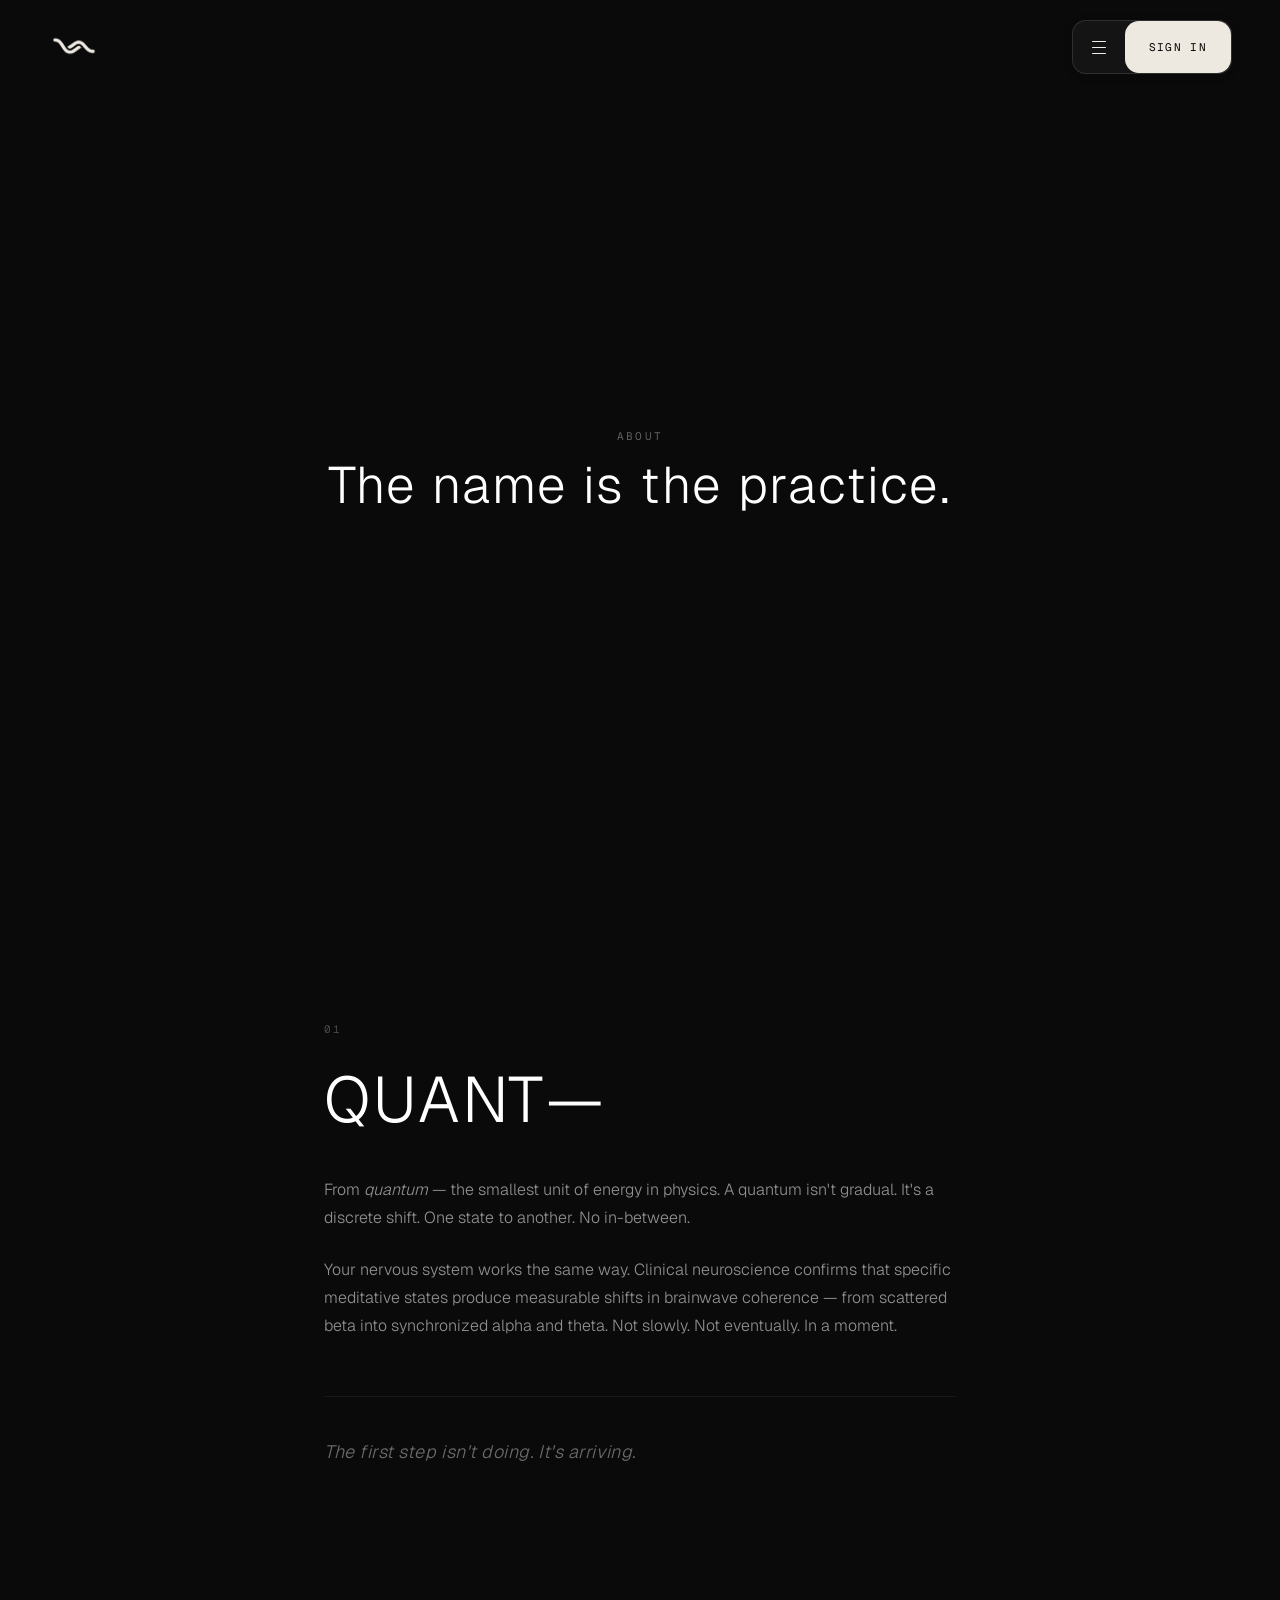
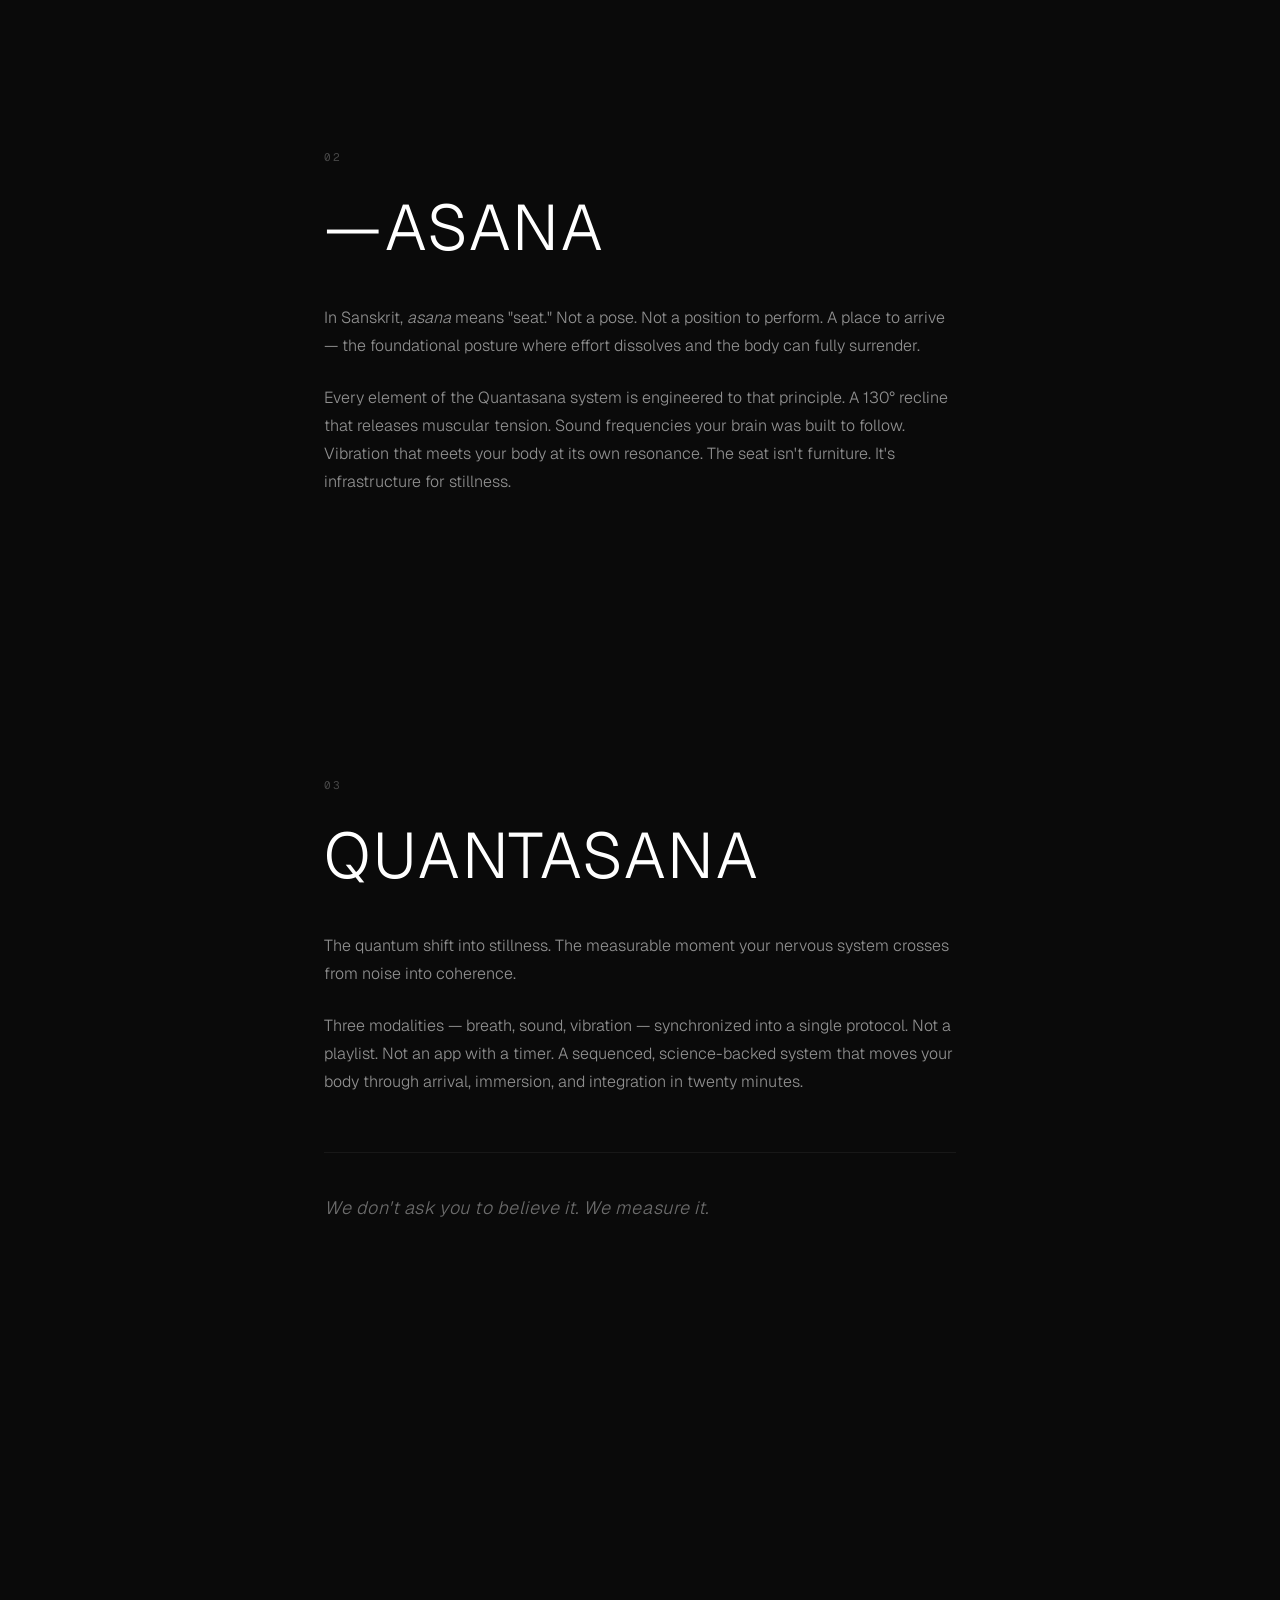
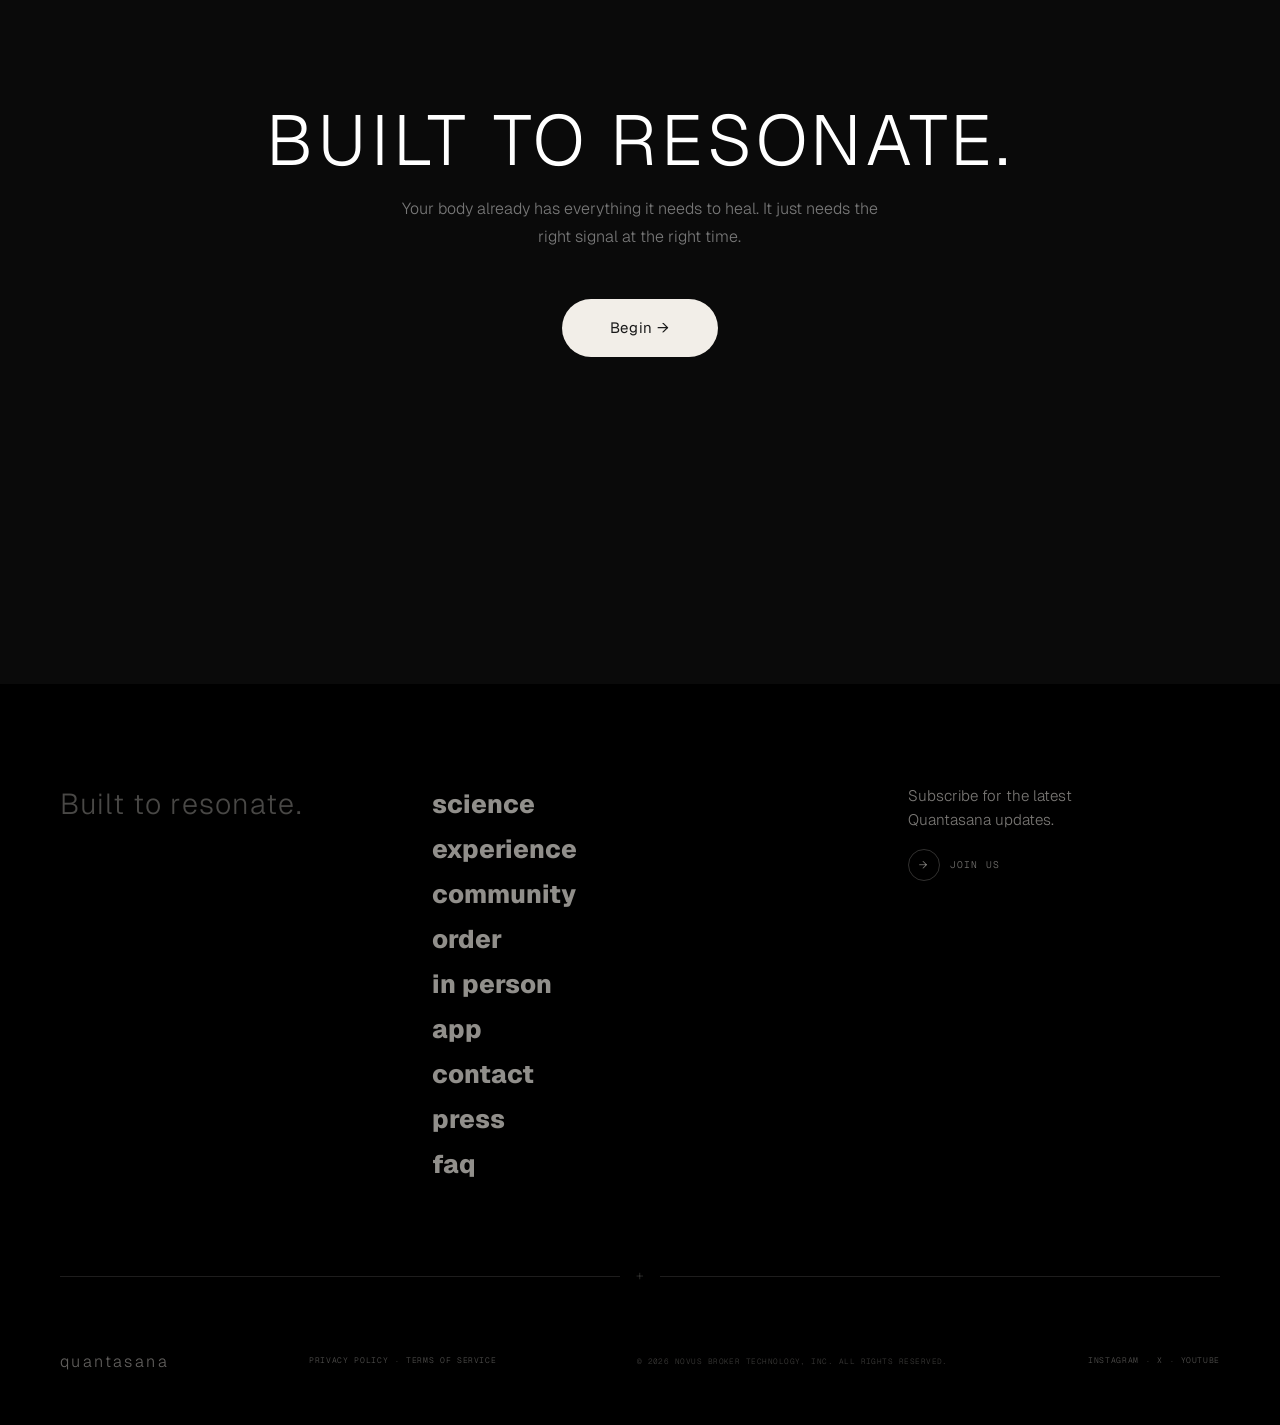
==== commit 215eaec4: "Orbit redesign: Night theme, Geist type, rendered sky and modality art, twilight hero loop Applies t" ====
--- a/about.html
+++ b/about.html
@@ -12,15 +12,16 @@
   <!-- Fonts -->
   <link rel="preconnect" href="https://fonts.googleapis.com">
   <link rel="preconnect" href="https://fonts.gstatic.com" crossorigin>
-  <link href="https://fonts.googleapis.com/css2?family=DM+Sans:wght@300;400&family=Josefin+Sans:ital,wght@0,300;0,400;0,600;1,300&family=JetBrains+Mono:wght@400&family=Playfair+Display:ital,wght@0,400;1,400&display=swap" rel="stylesheet">
+  <link href="https://fonts.googleapis.com/css2?family=Geist:wght@300..700&family=Geist+Mono:wght@400;500&display=swap" rel="stylesheet">
 
   <link rel="stylesheet" href="styles.css?v=16">
+  <link rel="stylesheet" href="orbit.css?v=1">
   <style>
     /* ── About page-specific styles ── */
     body {
       margin: 0;
       background: #0a0a0a;
-      color: #e8e4df;
+      color: #F2EEE8;
     }
 
     /* Hero */
@@ -157,7 +158,7 @@
       display: inline-block;
       padding: 16px 48px;
       border-radius: 40px;
-      background: #e8e4df;
+      background: #F2EEE8;
       color: #1a1a1a;
       font-family: var(--font-body);
       font-size: 15px;
@@ -181,7 +182,7 @@
   <nav class="nav" id="nav">
     <div class="nav__inner">
       <a href="index.html" class="nav__logo" aria-label="QUANTASANA home">
-        <img src="logo.png" class="nav__logo-svg" alt="QUANTASANA" aria-hidden="true">
+        <img src="images/orbit/mark-bone.png" class="nav__logo-svg" alt="QUANTASANA" aria-hidden="true">
       </a>
       <div class="nav__right">
         <div class="nav__flyout" id="navFlyout" aria-hidden="true">
--- a/styles.css
+++ b/styles.css
@@ -6,25 +6,25 @@
 /* --- CSS Custom Properties (Design Tokens) --- */
 :root {
   /* Backgrounds */
-  --sand: #D6D0C4;
-  --linen: #E8E3D9;
-  --cream: #F2EDE4;
-  --white: #FAF8F4;
+  --sand: #000000;
+  --linen: #0E0E0E;
+  --cream: #1A1A1A;
+  --white: #141414;
 
   /* Text & Dark */
-  --void: #0A0A0A;
-  --charcoal: #2A2726;
-  --warm-gray: #8A8378;
-  --stone: #B5AFA5;
+  --void: #F2EEE8;
+  --charcoal: #D8D3CB;
+  --warm-gray: #9C978F;
+  --stone: #6E6A64;
 
   /* Accent */
-  --accent: #E8844A;
-  --accent-hover: #F09A5E;
+  --accent: #E8876A;
+  --accent-hover: #F0A486;
 
   /* Typography */
-  --font-display: 'Josefin Sans', sans-serif;
-  --font-body: 'DM Sans', sans-serif;
-  --font-mono: 'JetBrains Mono', monospace;
+  --font-display: 'Geist', 'Helvetica Neue', sans-serif;
+  --font-body: 'Geist', 'Helvetica Neue', sans-serif;
+  --font-mono: 'Geist Mono', 'SF Mono', monospace;
 
   /* Radii */
   --r-sm: 8px;
@@ -193,7 +193,7 @@
   width: 44px;
   height: 44px;
   background: var(--white);
-  border: 1px solid rgba(0, 0, 0, 0.06);
+  border: 1px solid rgba(242, 238, 232, 0.12);
   border-radius: var(--nav-radius);
   overflow: hidden;
   flex-shrink: 0;
@@ -227,7 +227,7 @@
 @media (min-width: 768px) {
   .nav__right {
     background: var(--white);
-    border: 1px solid rgba(0, 0, 0, 0.06);
+    border: 1px solid rgba(242, 238, 232, 0.12);
     border-radius: var(--nav-radius);
     box-shadow:
       0 2px 12px rgba(0, 0, 0, 0.08),
@@ -246,7 +246,7 @@
   position: relative;
   border-radius: var(--nav-radius);
   background: var(--white);
-  border: 1px solid rgba(0, 0, 0, 0.06);
+  border: 1px solid rgba(242, 238, 232, 0.12);
   box-shadow:
     0 2px 12px rgba(0, 0, 0, 0.08),
     0 1px 3px rgba(0, 0, 0, 0.04);
@@ -906,7 +906,7 @@
   display: flex;
   align-items: center;
   justify-content: center;
-  background: #D6D0C4;
+  background: #000000;
   overflow: hidden;
 }
 
@@ -915,11 +915,11 @@
   max-width: 700px;
   padding: 0 40px;
   text-align: center;
-  font-family: 'DM Sans', sans-serif;
+  font-family: 'Geist', sans-serif;
   font-weight: 300;
   font-size: 1.8rem;
   line-height: 1.5;
-  color: #2C2C2A;
+  color: #F2EEE8;
   opacity: 0;
 }
 
@@ -970,7 +970,7 @@
   height: 100vh;
   width: 100%;
   overflow: hidden;
-  background: #D6D0C4;
+  background: #000000;
 }
 
 /* ── THREE PANEL LAYOUT ── */
@@ -995,13 +995,13 @@
 
 /* Background images */
 .science-panel[data-pillar="breath"] {
-  background-image: url('images/science-breath.jpg');
+  background-image: url('images/orbit/art-breathe.jpg');
 }
 .science-panel[data-pillar="sound"] {
-  background-image: url('images/science-sound.jpg');
+  background-image: url('images/orbit/art-sound.jpg');
 }
 .science-panel[data-pillar="vibration"] {
-  background-image: url('images/science-vibration.jpg');
+  background-image: url('images/orbit/art-vibrate.jpg');
 }
 
 /* Dark overlay for text readability */
@@ -1045,12 +1045,12 @@
 
 /* ── Title — always visible ── */
 .panel-title {
-  font-family: 'Josefin Sans', sans-serif;
+  font-family: 'Geist', sans-serif;
   font-weight: 300;
   font-size: 2rem;
   letter-spacing: 0.2em;
   text-transform: uppercase;
-  color: #F5F0E8;
+  color: #F2EEE8;
   transition: all 0.4s ease;
 }
 
@@ -1069,11 +1069,11 @@
 
 /* ── Description — only on active panel ── */
 .panel-desc {
-  font-family: 'DM Sans', sans-serif;
+  font-family: 'Geist', sans-serif;
   font-weight: 300;
   font-size: 0.95rem;
   line-height: 1.6;
-  color: rgba(245, 240, 232, 0.75);
+  color: rgba(242, 238, 232, 0.75);
   margin-top: 12px;
   opacity: 0;
   transition: opacity 0.4s ease 0.15s;
@@ -1103,41 +1103,41 @@
   flex: 1;
   background: rgba(214, 208, 196, 0.1);
   border: 1px solid rgba(214, 208, 196, 0.15);
-  border-top: 2px solid #D4874D;
+  border-top: 2px solid #E8876A;
   border-radius: 12px;
   padding: 20px;
 }
 
 .stat-number {
-  font-family: 'Josefin Sans', sans-serif;
+  font-family: 'Geist', sans-serif;
   font-weight: 300;
   font-size: 1.8rem;
-  color: #D4874D;
+  color: #E8876A;
   margin-bottom: 4px;
 }
 
 .stat-label {
-  font-family: 'JetBrains Mono', monospace;
+  font-family: 'Geist Mono', monospace;
   font-size: 0.55rem;
   letter-spacing: 0.12em;
   text-transform: uppercase;
-  color: rgba(245, 240, 232, 0.5);
+  color: rgba(242, 238, 232, 0.5);
   margin-bottom: 12px;
 }
 
 .stat-body {
-  font-family: 'DM Sans', sans-serif;
+  font-family: 'Geist', sans-serif;
   font-weight: 300;
   font-size: 0.78rem;
   line-height: 1.5;
-  color: rgba(245, 240, 232, 0.65);
+  color: rgba(242, 238, 232, 0.65);
   margin-bottom: 12px;
 }
 
 .stat-source {
-  font-family: 'JetBrains Mono', monospace;
+  font-family: 'Geist Mono', monospace;
   font-size: 0.48rem;
-  color: rgba(245, 240, 232, 0.3);
+  color: rgba(242, 238, 232, 0.3);
   letter-spacing: 0.06em;
 }
 
@@ -1218,7 +1218,7 @@
     backdrop-filter: blur(12px) !important;
     -webkit-backdrop-filter: blur(12px) !important;
     border: 1px solid rgba(255, 255, 255, 0.06) !important;
-    border-top: 2px solid #D4874D !important;
+    border-top: 2px solid #E8876A !important;
     border-radius: 16px !important;
     padding: 20px !important;
     margin-bottom: 12px !important;
@@ -1251,7 +1251,7 @@
   height: 100vh;
   width: 100%;
   overflow: hidden;
-  background: #D6D0C4;
+  background: #000000;
 }
 
 /* ── Two-column layout ── */
@@ -1295,12 +1295,12 @@
 }
 
 .system-title {
-  font-family: 'Josefin Sans', sans-serif;
+  font-family: 'Geist', sans-serif;
   font-weight: 300;
   font-size: 2.8rem;
   letter-spacing: 0.15em;
   text-transform: uppercase;
-  color: #0A0A0A;
+  color: #F2EEE8;
   margin-bottom: 0;
   line-height: 1.1;
   text-align: center;
@@ -1321,33 +1321,33 @@
   content: '';
   flex: 1;
   height: 1px;
-  background: rgba(10, 10, 10, 0.12);
+  background: rgba(242, 238, 232, 0.12);
 }
 
 .system-divider span {
-  font-family: 'DM Sans', sans-serif;
+  font-family: 'Geist', sans-serif;
   font-weight: 300;
   font-size: 0.75rem;
-  color: rgba(10, 10, 10, 0.25);
+  color: rgba(242, 238, 232, 0.25);
   line-height: 1;
 }
 
 .system-desc {
-  font-family: 'DM Sans', sans-serif;
+  font-family: 'Geist', sans-serif;
   font-weight: 300;
   font-size: 0.9rem;
   line-height: 1.7;
-  color: rgba(10, 10, 10, 0.7);
+  color: rgba(242, 238, 232, 0.7);
   margin-bottom: 16px;
   text-align: center;
   max-width: 380px;
 }
 
 .system-subtext {
-  font-family: 'JetBrains Mono', monospace;
+  font-family: 'Geist Mono', monospace;
   font-size: 0.65rem;
   letter-spacing: 0.04em;
-  color: rgba(10, 10, 10, 0.35);
+  color: rgba(242, 238, 232, 0.35);
   margin-bottom: 0;
   text-align: center;
 }
@@ -1369,11 +1369,11 @@
 }
 
 .system-tab {
-  font-family: 'JetBrains Mono', monospace;
+  font-family: 'Geist Mono', monospace;
   font-size: 0.52rem; /* slightly smaller for 6 tabs */
   letter-spacing: 0.06em;
   text-transform: uppercase;
-  color: rgba(10, 10, 10, 0.35);
+  color: rgba(242, 238, 232, 0.35);
   background: none;
   border: none;
   border-bottom: 2px solid transparent;
@@ -1384,12 +1384,12 @@
 }
 
 .system-tab.active {
-  color: #0A0A0A;
-  border-bottom-color: #0A0A0A;
+  color: #F2EEE8;
+  border-bottom-color: #F2EEE8;
 }
 
 .system-tab:hover {
-  color: rgba(10, 10, 10, 0.6);
+  color: rgba(242, 238, 232, 0.6);
 }
 
 /* ── CTA button ── */
@@ -1397,19 +1397,19 @@
   display: block;
   text-align: center;
   padding: 16px 32px;
-  background: rgba(10, 10, 10, 0.06);
+  background: rgba(242, 238, 232, 0.06);
   border-radius: 8px;
-  font-family: 'JetBrains Mono', monospace;
+  font-family: 'Geist Mono', monospace;
   font-size: 0.7rem;
   letter-spacing: 0.1em;
   text-transform: uppercase;
-  color: #0A0A0A;
+  color: #F2EEE8;
   text-decoration: none;
   transition: background 0.3s ease;
 }
 
 .system-cta:hover {
-  background: rgba(10, 10, 10, 0.1);
+  background: rgba(242, 238, 232, 0.1);
 }
 
 /* ── Right column (2/3) — images ── */
@@ -1469,7 +1469,7 @@
     display: block !important;
     margin-bottom: 0;
     padding-bottom: 24px;
-    border-bottom: 1px solid rgba(10, 10, 10, 0.1);
+    border-bottom: 1px solid rgba(242, 238, 232, 0.1);
     margin-bottom: 40px;
   }
 
@@ -1522,7 +1522,7 @@
   display: flex;
   align-items: center;
   justify-content: center;
-  background-image: url('images/community-bg.jpg');
+  background-image: url('images/orbit/sky-lunar.jpg');
   background-size: cover;
   background-position: center;
   overflow: hidden;
@@ -1567,22 +1567,22 @@
 
 /* ── Beat 1: Label + Headline ── */
 .community-label {
-  font-family: 'JetBrains Mono', monospace;
+  font-family: 'Geist Mono', monospace;
   font-size: 0.6rem;
   letter-spacing: 0.15em;
   text-transform: uppercase;
-  color: rgba(245, 240, 232, 0.35);
+  color: rgba(242, 238, 232, 0.35);
   display: block;
   margin-bottom: 32px;
 }
 
 .community-headline {
-  font-family: 'Josefin Sans', sans-serif;
+  font-family: 'Geist', sans-serif;
   font-weight: 300;
   font-size: 2.6rem;
   letter-spacing: 0.1em;
   line-height: 1.3;
-  color: #F5F0E8;
+  color: #F2EEE8;
 }
 
 /* ── Beat 2: Body paragraphs ── */
@@ -1591,11 +1591,11 @@
 }
 
 .community-body p {
-  font-family: 'DM Sans', sans-serif;
+  font-family: 'Geist', sans-serif;
   font-weight: 300;
   font-size: 1rem;
   line-height: 1.9;
-  color: rgba(245, 240, 232, 0.7);
+  color: rgba(242, 238, 232, 0.7);
   margin-bottom: 28px;
 }
 
@@ -1614,28 +1614,28 @@
   gap: 20px;
   align-items: flex-start;
   padding: 24px 0;
-  border-top: 1px solid rgba(245, 240, 232, 0.1);
+  border-top: 1px solid rgba(242, 238, 232, 0.1);
 }
 
 .vision-item:last-child {
-  border-bottom: 1px solid rgba(245, 240, 232, 0.1);
+  border-bottom: 1px solid rgba(242, 238, 232, 0.1);
 }
 
 .vision-number {
-  font-family: 'JetBrains Mono', monospace;
+  font-family: 'Geist Mono', monospace;
   font-size: 0.65rem;
-  color: #D4874D;
+  color: #E8876A;
   letter-spacing: 0.08em;
   flex-shrink: 0;
   padding-top: 4px;
 }
 
 .vision-item p {
-  font-family: 'DM Sans', sans-serif;
+  font-family: 'Geist', sans-serif;
   font-weight: 300;
   font-size: 0.88rem;
   line-height: 1.7;
-  color: rgba(245, 240, 232, 0.6);
+  color: rgba(242, 238, 232, 0.6);
   margin: 0;
 }
 
@@ -1645,10 +1645,10 @@
 }
 
 .cta-text {
-  font-family: 'DM Sans', sans-serif;
+  font-family: 'Geist', sans-serif;
   font-weight: 300;
   font-size: 0.85rem;
-  color: rgba(245, 240, 232, 0.45);
+  color: rgba(242, 238, 232, 0.45);
   margin-bottom: 20px;
 }
 
@@ -1662,19 +1662,19 @@
 .email-input {
   flex: 1;
   padding: 14px 20px;
-  background: rgba(245, 240, 232, 0.06);
-  border: 1px solid rgba(245, 240, 232, 0.12);
+  background: rgba(242, 238, 232, 0.06);
+  border: 1px solid rgba(242, 238, 232, 0.12);
   border-right: none;
   border-radius: 8px 0 0 8px;
-  font-family: 'DM Sans', sans-serif;
+  font-family: 'Geist', sans-serif;
   font-size: 0.85rem;
-  color: #F5F0E8;
+  color: #F2EEE8;
   outline: none;
   transition: border-color 0.3s ease;
 }
 
 .email-input::placeholder {
-  color: rgba(245, 240, 232, 0.25);
+  color: rgba(242, 238, 232, 0.25);
 }
 
 .email-input:focus {
@@ -1683,21 +1683,21 @@
 
 .email-submit {
   padding: 14px 24px;
-  background: #D4874D;
-  border: 1px solid #D4874D;
+  background: #E8876A;
+  border: 1px solid #E8876A;
   border-radius: 0 8px 8px 0;
-  font-family: 'JetBrains Mono', monospace;
+  font-family: 'Geist Mono', monospace;
   font-size: 0.58rem;
   letter-spacing: 0.1em;
   text-transform: uppercase;
-  color: #F5F0E8;
+  color: #F2EEE8;
   cursor: pointer;
   transition: background 0.3s ease;
   white-space: nowrap;
 }
 
 .email-submit:hover {
-  background: #C07842;
+  background: #D9734F;
 }
 
 /* ── Mobile ── */
@@ -1726,7 +1726,7 @@
   }
 
   .email-input {
-    border-right: 1px solid rgba(245, 240, 232, 0.12);
+    border-right: 1px solid rgba(242, 238, 232, 0.12);
     border-radius: 8px;
   }
 
@@ -1744,7 +1744,7 @@
   position: relative;
   height: 100vh;
   width: 100%;
-  background-image: url('images/quantasana_user.jpeg');
+  background-image: url('images/orbit/sky-twilight.jpg');
   background-size: cover;
   background-position: center center;
   display: flex;
@@ -1767,20 +1767,20 @@
 }
 
 .final-cta-label {
-  font-family: 'JetBrains Mono', monospace;
+  font-family: 'Geist Mono', monospace;
   font-size: 0.6rem;
   letter-spacing: 0.15em;
   text-transform: uppercase;
-  color: rgba(245, 240, 232, 0.45);
+  color: rgba(242, 238, 232, 0.45);
   margin-bottom: 20px;
 }
 
 .final-cta-headline {
-  font-family: 'Josefin Sans', sans-serif;
+  font-family: 'Geist', sans-serif;
   font-weight: 300;
   font-size: 4.5rem;
   letter-spacing: 0.06em;
-  color: #F5F0E8;
+  color: #F2EEE8;
   margin-bottom: 40px;
   line-height: 1.1;
 }
@@ -1794,7 +1794,7 @@
 
 .final-btn {
   padding: 16px 40px;
-  font-family: 'JetBrains Mono', monospace;
+  font-family: 'Geist Mono', monospace;
   font-size: 0.65rem;
   letter-spacing: 0.12em;
   text-transform: uppercase;
@@ -1805,31 +1805,31 @@
 }
 
 .final-btn-light {
-  background: rgba(245, 240, 232, 0.1);
-  border: 1px solid rgba(245, 240, 232, 0.25);
-  color: #F5F0E8;
+  background: rgba(242, 238, 232, 0.1);
+  border: 1px solid rgba(242, 238, 232, 0.25);
+  color: #F2EEE8;
 }
 
 .final-btn-light:hover {
-  background: rgba(245, 240, 232, 0.18);
+  background: rgba(242, 238, 232, 0.18);
 }
 
 .final-btn-accent {
-  background: #D4874D;
-  border: 1px solid #D4874D;
-  color: #F5F0E8;
+  background: #E8876A;
+  border: 1px solid #E8876A;
+  color: #F2EEE8;
 }
 
 .final-btn-accent:hover {
-  background: #C07842;
+  background: #D9734F;
 }
 
 .final-cta-edition {
-  font-family: 'JetBrains Mono', monospace;
+  font-family: 'Geist Mono', monospace;
   font-size: 0.55rem;
   letter-spacing: 0.12em;
   text-transform: uppercase;
-  color: rgba(245, 240, 232, 0.3);
+  color: rgba(242, 238, 232, 0.3);
 }
 
 /* ============================================
@@ -1844,7 +1844,7 @@
    FOOTER — Pebble-style
    ============================================ */
 .site-footer {
-  background: #D6D0C4;
+  background: #000000;
   padding: 100px 60px 50px 60px;
   position: sticky;
   bottom: 0;
@@ -1865,12 +1865,12 @@
 
 /* Tagline */
 .footer-tagline-text {
-  font-family: 'Josefin Sans', sans-serif;
+  font-family: 'Geist', sans-serif;
   font-weight: 300;
   font-size: 1.8rem;
   letter-spacing: 0.04em;
   line-height: 1.4;
-  color: rgba(10, 10, 10, 0.3);
+  color: rgba(242, 238, 232, 0.3);
 }
 
 /* Nav links — stacked, bold, large */
@@ -1881,25 +1881,25 @@
 }
 
 .footer-link {
-  font-family: 'DM Sans', sans-serif;
+  font-family: 'Geist', sans-serif;
   font-weight: 800;
   font-size: 1.6rem;
-  color: rgba(10, 10, 10, 0.6);
+  color: rgba(242, 238, 232, 0.6);
   text-decoration: none;
   line-height: 1.6;
   transition: color 0.3s ease;
 }
 
 .footer-link:hover {
-  color: #0A0A0A;
+  color: #F2EEE8;
 }
 
 /* Subscribe */
 .footer-subscribe-text {
-  font-family: 'DM Sans', sans-serif;
+  font-family: 'Geist', sans-serif;
   font-weight: 300;
   font-size: 0.95rem;
-  color: rgba(10, 10, 10, 0.5);
+  color: rgba(242, 238, 232, 0.5);
   line-height: 1.6;
   margin-bottom: 16px;
 }
@@ -1908,17 +1908,17 @@
   display: inline-flex;
   align-items: center;
   gap: 10px;
-  font-family: 'JetBrains Mono', monospace;
+  font-family: 'Geist Mono', monospace;
   font-size: 0.6rem;
   letter-spacing: 0.12em;
   text-transform: uppercase;
-  color: rgba(10, 10, 10, 0.5);
+  color: rgba(242, 238, 232, 0.5);
   text-decoration: none;
   transition: color 0.3s ease;
 }
 
 .footer-join:hover {
-  color: #0A0A0A;
+  color: #F2EEE8;
 }
 
 .footer-join-arrow {
@@ -1927,14 +1927,14 @@
   justify-content: center;
   width: 32px;
   height: 32px;
-  border: 1px solid rgba(10, 10, 10, 0.2);
+  border: 1px solid rgba(242, 238, 232, 0.2);
   border-radius: 50%;
   font-size: 0.85rem;
   transition: border-color 0.3s ease;
 }
 
 .footer-join:hover .footer-join-arrow {
-  border-color: rgba(10, 10, 10, 0.5);
+  border-color: rgba(242, 238, 232, 0.5);
 }
 
 /* ── Divider with + ── */
@@ -1951,14 +1951,14 @@
   content: '';
   flex: 1;
   height: 1px;
-  background: rgba(10, 10, 10, 0.12);
+  background: rgba(242, 238, 232, 0.12);
 }
 
 .footer-divider span {
-  font-family: 'DM Sans', sans-serif;
+  font-family: 'Geist', sans-serif;
   font-weight: 300;
   font-size: 0.85rem;
-  color: rgba(10, 10, 10, 0.2);
+  color: rgba(242, 238, 232, 0.2);
 }
 
 /* ── Footer bottom ── */
@@ -1972,11 +1972,11 @@
 }
 
 .footer-logo {
-  font-family: 'Josefin Sans', sans-serif;
+  font-family: 'Geist', sans-serif;
   font-weight: 300;
   font-size: 1rem;
   letter-spacing: 0.15em;
-  color: rgba(10, 10, 10, 0.4);
+  color: rgba(242, 238, 232, 0.4);
   text-transform: lowercase;
 }
 
@@ -1987,29 +1987,29 @@
 }
 
 .footer-legal-link {
-  font-family: 'JetBrains Mono', monospace;
+  font-family: 'Geist Mono', monospace;
   font-size: 0.5rem;
   letter-spacing: 0.08em;
   text-transform: uppercase;
-  color: rgba(10, 10, 10, 0.35);
+  color: rgba(242, 238, 232, 0.35);
   text-decoration: none;
   transition: color 0.3s ease;
 }
 
 .footer-legal-link:hover {
-  color: rgba(10, 10, 10, 0.6);
+  color: rgba(242, 238, 232, 0.6);
 }
 
 .footer-legal-dot {
-  color: rgba(10, 10, 10, 0.2);
+  color: rgba(242, 238, 232, 0.2);
   font-size: 0.6rem;
 }
 
 .footer-copyright {
-  font-family: 'JetBrains Mono', monospace;
+  font-family: 'Geist Mono', monospace;
   font-size: 0.48rem;
   letter-spacing: 0.06em;
-  color: rgba(10, 10, 10, 0.25);
+  color: rgba(242, 238, 232, 0.25);
   text-align: center;
 }
 
@@ -2020,17 +2020,17 @@
 }
 
 .footer-social-link {
-  font-family: 'JetBrains Mono', monospace;
+  font-family: 'Geist Mono', monospace;
   font-size: 0.5rem;
   letter-spacing: 0.08em;
   text-transform: uppercase;
-  color: rgba(10, 10, 10, 0.35);
+  color: rgba(242, 238, 232, 0.35);
   text-decoration: none;
   transition: color 0.3s ease;
 }
 
 .footer-social-link:hover {
-  color: rgba(10, 10, 10, 0.6);
+  color: rgba(242, 238, 232, 0.6);
 }
 
 /* ── CTA + Footer Mobile ── */
@@ -2078,7 +2078,7 @@
   .footer-link {
     font-size: 1.3rem;
     font-weight: 800;
-    color: rgba(10, 10, 10, 0.45);
+    color: rgba(242, 238, 232, 0.45);
   }
 
   /* Subscribe goes full width below */
@@ -2317,7 +2317,7 @@
 }
 
 .signin-btn--apple {
-  background: #e8e4df;
+  background: #F2EEE8;
   color: #1a1a1a;
 }
 
--- a/orbit.css
+++ b/orbit.css
@@ -0,0 +1,79 @@
+/* ============================================
+   QUANTASANA — Orbit layer
+   Loaded after styles.css on every page. Applies the Quantasana Design System
+   (Night theme, Geist, bone primary action, ember accent).
+   ============================================ */
+
+:root {
+  --q-ground: #000000;
+  --q-surface-1: #0E0E0E;
+  --q-surface-2: #1A1A1A;
+  --q-line: #2A2A2A;
+  --q-ink: #F2EEE8;
+  --q-ink-muted: #9C978F;
+  --q-bone: #EDE8E0;
+  --q-ember: #E8876A;
+}
+
+html, body { background-color: var(--q-ground); }
+body { color: var(--q-ink); }
+::selection { background: var(--q-ember); color: #000; }
+
+/* Logo: transparent wave mark, no tile */
+.nav__logo {
+  background: transparent;
+  border-color: transparent;
+}
+.nav__logo img,
+.nav__logo-svg {
+  width: 40px;
+  height: auto;
+  object-fit: contain;
+}
+@media (min-width: 768px) {
+  .nav__logo img, .nav__logo-svg { width: 46px; }
+}
+
+/* One solid action per screen: bone, never coral */
+.nav__order-btn,
+.btn-primary,
+.email-submit,
+.final-btn-accent,
+.form-btn {
+  background: var(--q-bone) !important;
+  color: #000 !important;
+  border-color: var(--q-bone) !important;
+}
+.nav__order-btn:hover,
+.btn-primary:hover,
+.email-submit:hover,
+.final-btn-accent:hover,
+.form-btn:hover {
+  background: #FFFFFF !important;
+}
+
+/* Secondary actions: outline pill */
+.final-btn-light,
+.btn-ghost {
+  background: transparent !important;
+  color: var(--q-ink) !important;
+  border: 1px solid var(--q-ink) !important;
+}
+
+/* Hairlines read on black */
+hr, .footer-divider::before, .footer-divider::after { border-color: var(--q-line); }
+
+/* Focus is always visible */
+a:focus-visible, button:focus-visible, input:focus-visible {
+  outline: 2px solid var(--q-ink);
+  outline-offset: 3px;
+}
+
+/* Day panels (order + checkout): the solid action is ink on light */
+.order-footer-btn {
+  background: #141210 !important;
+  color: #F4F1EC !important;
+  border-color: #141210 !important;
+}
+.order-footer-btn:hover { background: #000 !important; }
+.order-footer-btn[disabled], .order-footer-btn.disabled { opacity: .4; }
